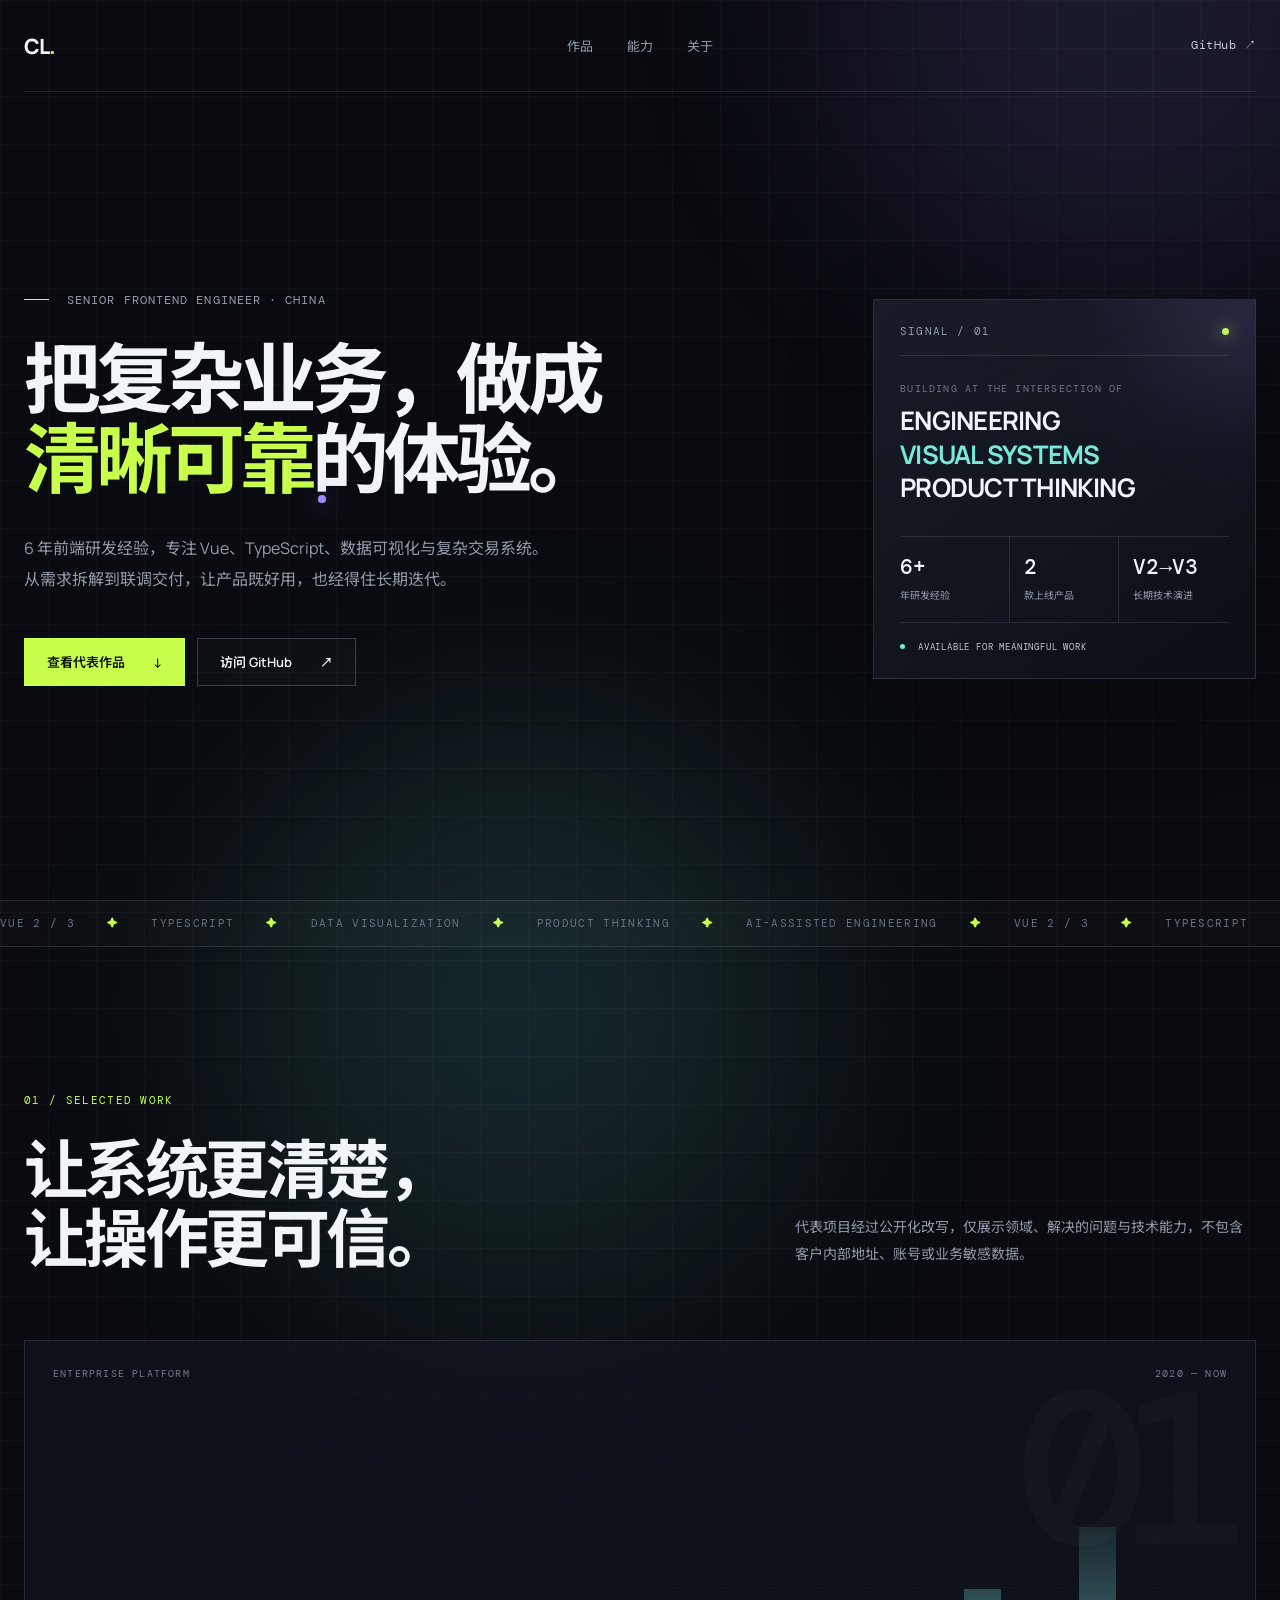
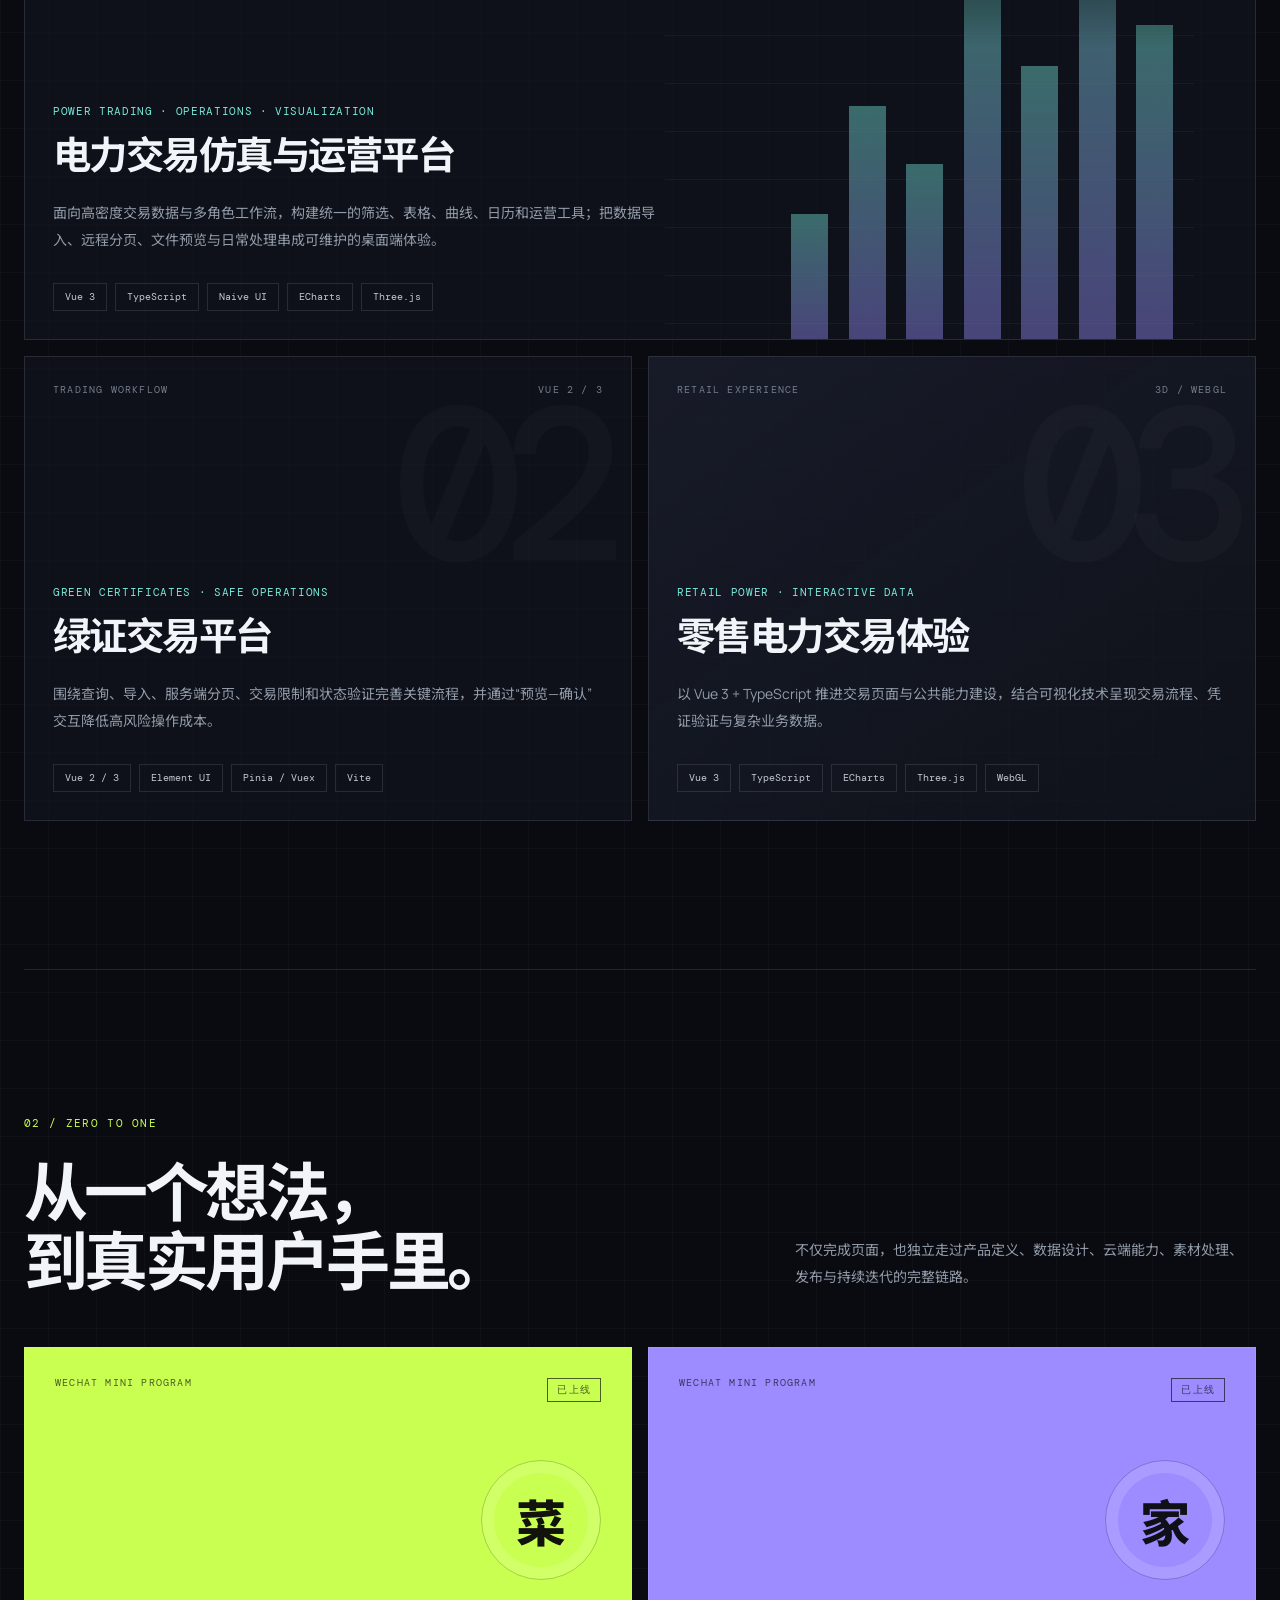
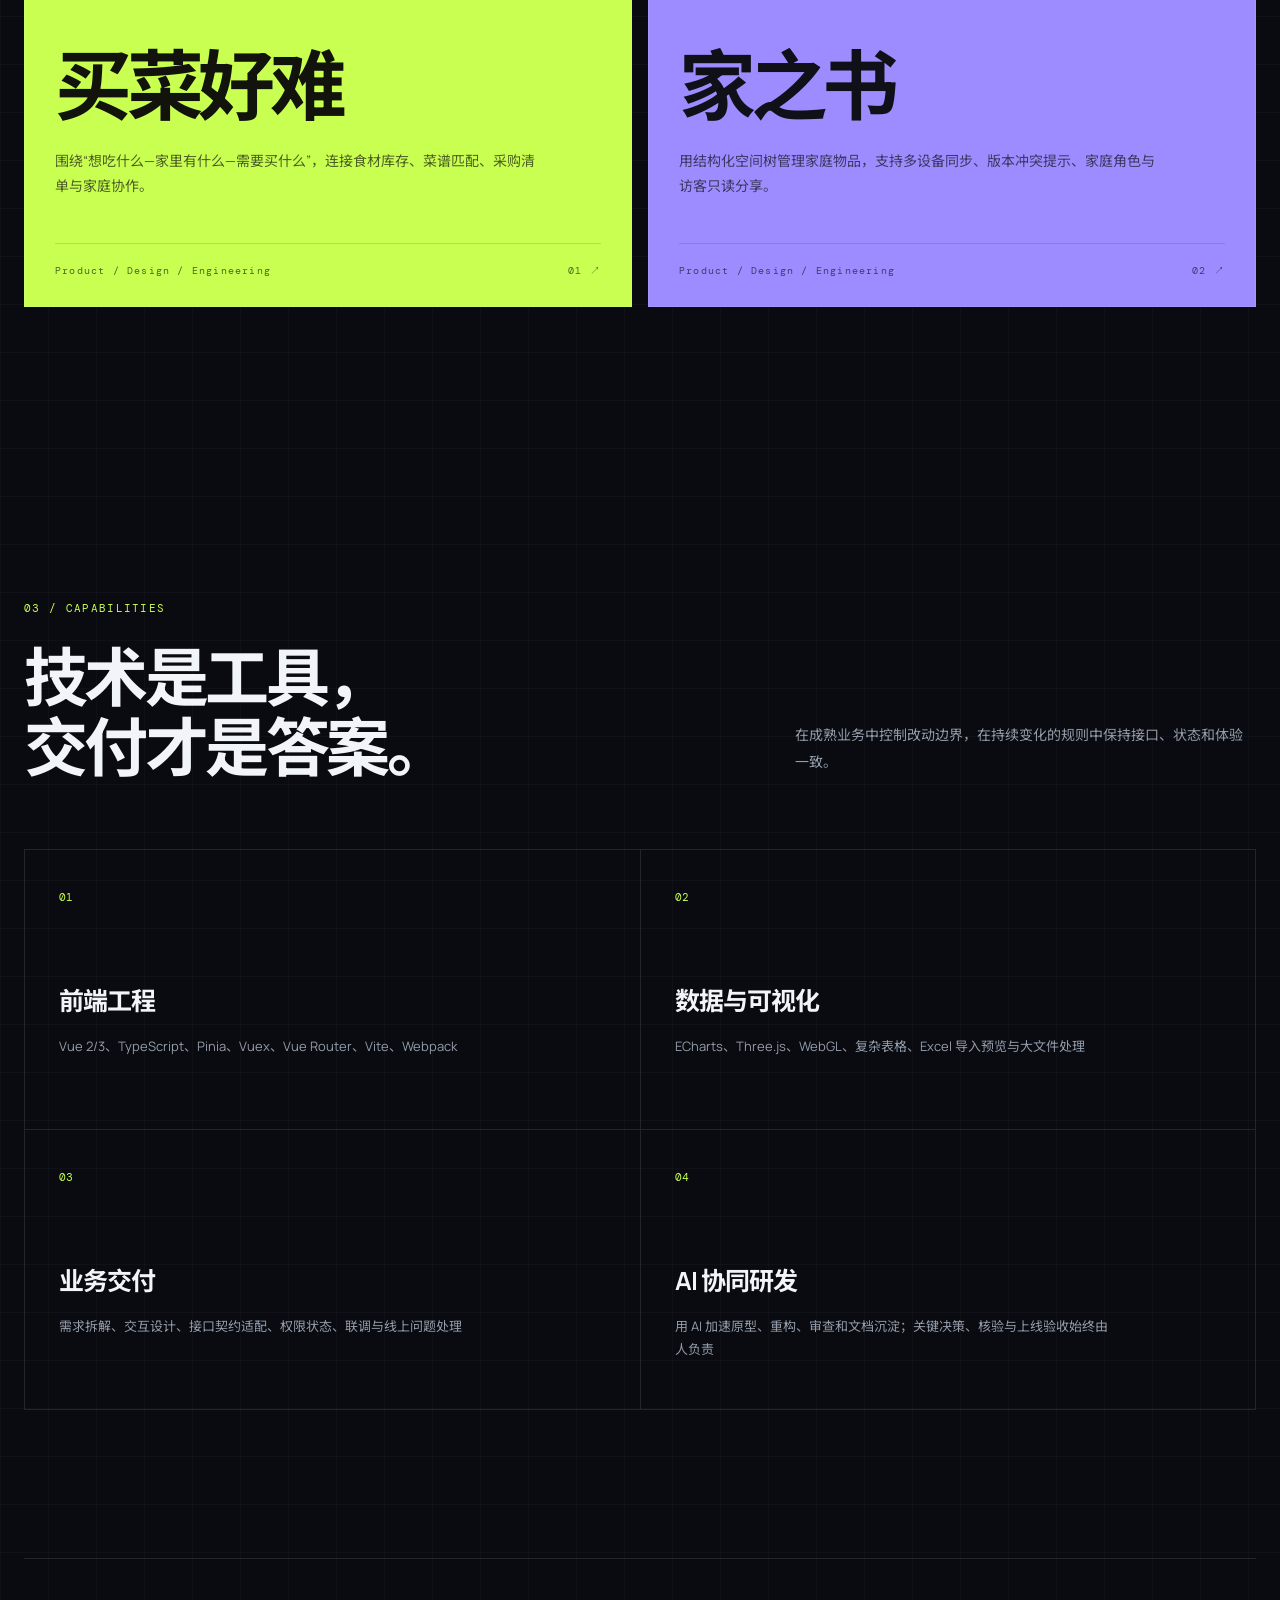
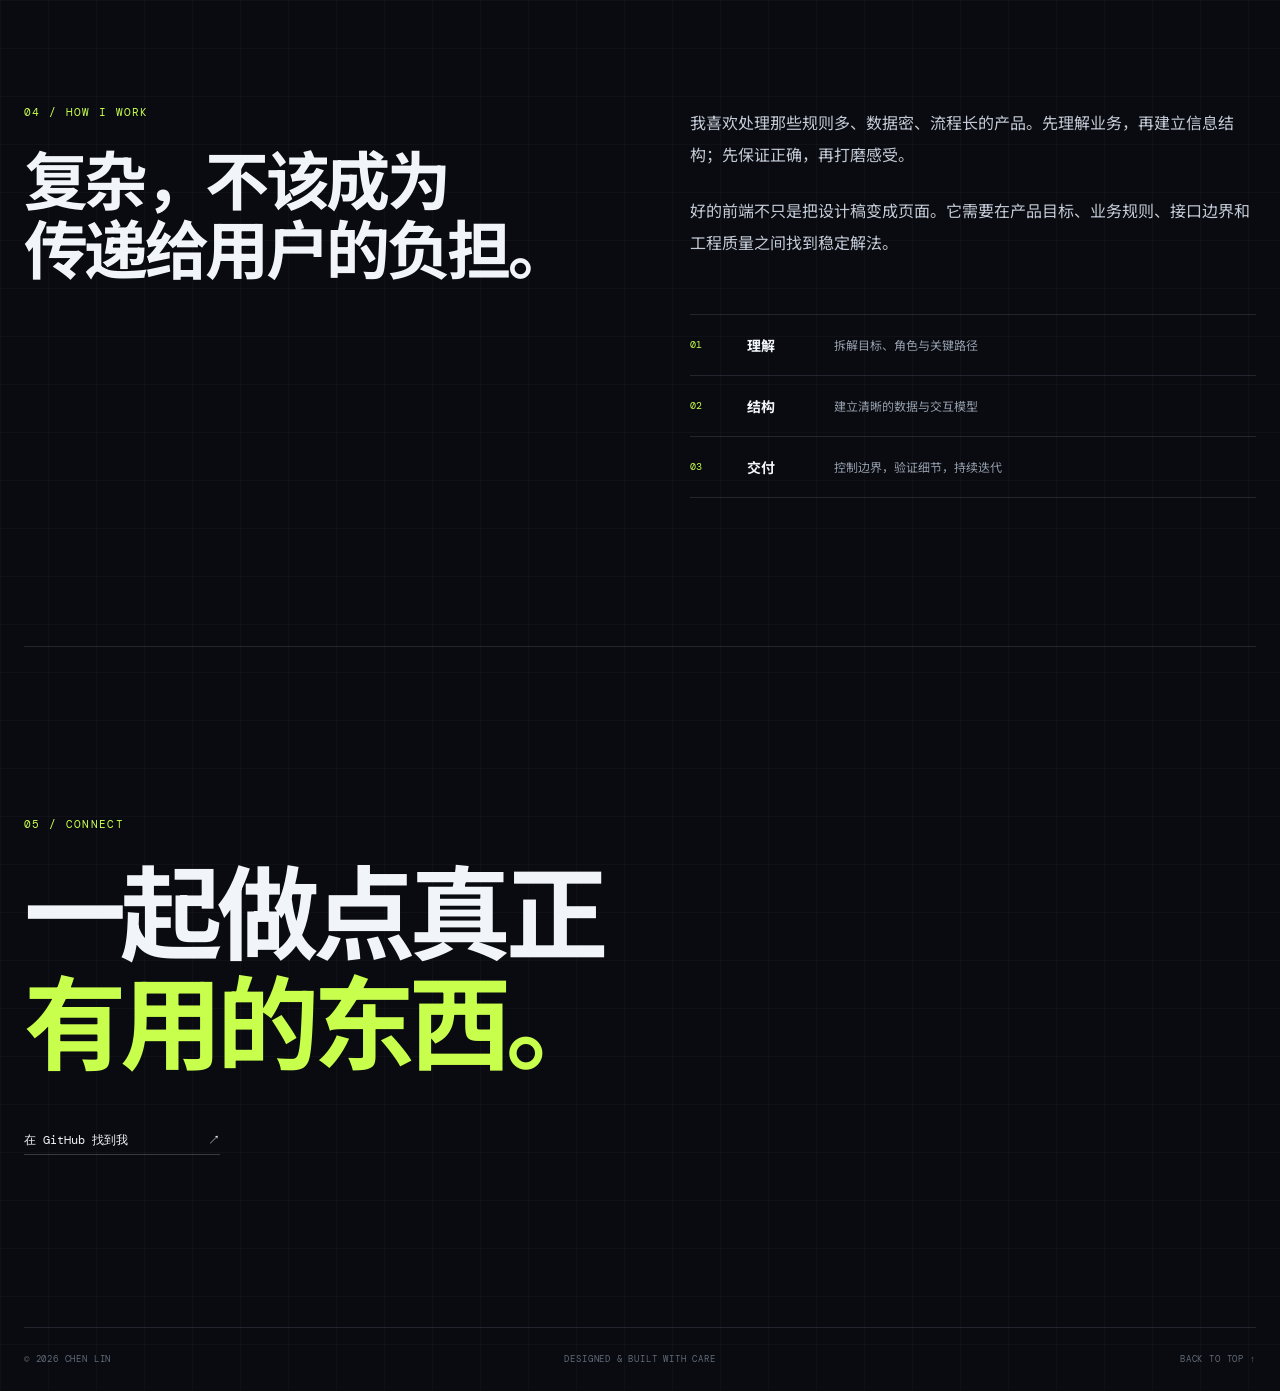
==== index.html @ 37e393f5 "feat: rebuild public portfolio and automate Pages deploy" ====
<!doctype html>
<html lang="zh-CN">
  <head>
    <meta charset="UTF-8" />
    <meta name="viewport" content="width=device-width, initial-scale=1.0" />
    <meta name="theme-color" content="#090b10" />
    <meta name="description" content="陈琳，高级前端工程师。专注 Vue、TypeScript、数据可视化与复杂业务系统体验。" />
    <meta property="og:title" content="陈琳 · 高级前端工程师" />
    <meta property="og:description" content="把复杂业务，做成清晰、可靠、可交付的产品体验。" />
    <meta property="og:type" content="website" />
    <meta property="og:url" content="https://dawnchen915.github.io/" />
    <meta property="og:image" content="https://dawnchen915.github.io/assets/og.png" />
    <meta property="og:image:width" content="1200" />
    <meta property="og:image:height" content="630" />
    <meta property="og:image:alt" content="把复杂业务，做成清晰体验。" />
    <meta name="twitter:card" content="summary_large_image" />
    <meta name="twitter:title" content="陈琳 · 高级前端工程师" />
    <meta name="twitter:description" content="把复杂业务，做成清晰、可靠、可交付的产品体验。" />
    <meta name="twitter:image" content="https://dawnchen915.github.io/assets/og.png" />
    <title>陈琳 · 高级前端工程师</title>
    <link rel="preconnect" href="https://fonts.googleapis.com" />
    <link rel="preconnect" href="https://fonts.gstatic.com" crossorigin />
    <link href="https://fonts.googleapis.com/css2?family=DM+Mono:wght@300;400;500&amp;family=Manrope:wght@400;500;600;700;800&amp;family=Noto+Sans+SC:wght@400;500;600;700;800&amp;display=swap" rel="stylesheet" />
    <link rel="stylesheet" href="./styles.css" />
  </head>
  <body>
    <div class="ambient ambient--one" aria-hidden="true"></div>
    <div class="ambient ambient--two" aria-hidden="true"></div>

    <header class="site-header">
      <a class="brand" href="#top" aria-label="返回首页">
        <span>CL</span><i>.</i>
      </a>
      <nav class="site-nav" aria-label="主导航">
        <a href="#work">作品</a>
        <a href="#capabilities">能力</a>
        <a href="#about">关于</a>
      </nav>
      <a class="header-link" href="https://github.com/dawnchen915" target="_blank" rel="noreferrer">GitHub ↗</a>
    </header>

    <main id="top">
      <section class="hero" aria-labelledby="hero-title">
        <div class="hero-copy">
          <p class="eyebrow"><span></span> Senior Frontend Engineer · China</p>
          <h1 id="hero-title">
            把复杂业务，做成<br />
            <em>清晰可靠</em>的体验。
          </h1>
          <p class="hero-intro">
            6 年前端研发经验，专注 Vue、TypeScript、数据可视化与复杂交易系统。<br />
            从需求拆解到联调交付，让产品既好用，也经得住长期迭代。
          </p>
          <div class="hero-actions">
            <a class="button button--primary" href="#work">查看代表作品 <span>↓</span></a>
            <a class="button button--ghost" href="https://github.com/dawnchen915" target="_blank" rel="noreferrer">访问 GitHub <span>↗</span></a>
          </div>
        </div>

        <aside class="signal-card" aria-label="个人概览">
          <div class="signal-card__top">
            <span>SIGNAL / 01</span>
            <i></i>
          </div>
          <p class="signal-card__label">BUILDING AT THE INTERSECTION OF</p>
          <div class="signal-card__focus">
            <span>ENGINEERING</span>
            <span>VISUAL SYSTEMS</span>
            <span>PRODUCT THINKING</span>
          </div>
          <div class="signal-card__metrics">
            <div><strong>6+</strong><span>年研发经验</span></div>
            <div><strong>2</strong><span>款上线产品</span></div>
            <div><strong>V2→V3</strong><span>长期技术演进</span></div>
          </div>
          <div class="signal-card__status"><i></i> AVAILABLE FOR MEANINGFUL WORK</div>
        </aside>
      </section>

      <div class="ticker" aria-hidden="true">
        <div class="ticker__track">
          <span>VUE 2 / 3</span><i>✦</i><span>TYPESCRIPT</span><i>✦</i><span>DATA VISUALIZATION</span><i>✦</i><span>PRODUCT THINKING</span><i>✦</i><span>AI-ASSISTED ENGINEERING</span><i>✦</i>
          <span>VUE 2 / 3</span><i>✦</i><span>TYPESCRIPT</span><i>✦</i><span>DATA VISUALIZATION</span><i>✦</i><span>PRODUCT THINKING</span><i>✦</i><span>AI-ASSISTED ENGINEERING</span><i>✦</i>
        </div>
      </div>

      <section class="section" id="work" aria-labelledby="work-title">
        <header class="section-heading reveal">
          <div>
            <p class="section-index">01 / SELECTED WORK</p>
            <h2 id="work-title">让系统更清楚，<br />让操作更可信。</h2>
          </div>
          <p>代表项目经过公开化改写，仅展示领域、解决的问题与技术能力，不包含客户内部地址、账号或业务敏感数据。</p>
        </header>

        <div class="work-grid">
          <article class="work-card work-card--hero reveal">
            <div class="work-card__meta"><span>ENTERPRISE PLATFORM</span><span>2020 — NOW</span></div>
            <div class="work-card__number">01</div>
            <div class="work-card__body">
              <p class="work-card__kicker">Power trading · Operations · Visualization</p>
              <h3>电力交易仿真与运营平台</h3>
              <p>面向高密度交易数据与多角色工作流，构建统一的筛选、表格、曲线、日历和运营工具；把数据导入、远程分页、文件预览与日常处理串成可维护的桌面端体验。</p>
              <ul class="tag-list" aria-label="技术栈">
                <li>Vue 3</li><li>TypeScript</li><li>Naive UI</li><li>ECharts</li><li>Three.js</li>
              </ul>
            </div>
            <div class="work-visual work-visual--chart" aria-hidden="true">
              <div class="chart-grid"></div>
              <span style="--h: 28%"></span><span style="--h: 52%"></span><span style="--h: 39%"></span><span style="--h: 78%"></span><span style="--h: 61%"></span><span style="--h: 92%"></span><span style="--h: 70%"></span>
              <i></i>
            </div>
          </article>

          <article class="work-card reveal">
            <div class="work-card__meta"><span>TRADING WORKFLOW</span><span>VUE 2 / 3</span></div>
            <div class="work-card__number">02</div>
            <div class="work-card__body">
              <p class="work-card__kicker">Green certificates · Safe operations</p>
              <h3>绿证交易平台</h3>
              <p>围绕查询、导入、服务端分页、交易限制和状态验证完善关键流程，并通过“预览—确认”交互降低高风险操作成本。</p>
              <ul class="tag-list" aria-label="技术栈">
                <li>Vue 2 / 3</li><li>Element UI</li><li>Pinia / Vuex</li><li>Vite</li>
              </ul>
            </div>
          </article>

          <article class="work-card work-card--accent reveal">
            <div class="work-card__meta"><span>RETAIL EXPERIENCE</span><span>3D / WEBGL</span></div>
            <div class="work-card__number">03</div>
            <div class="work-card__body">
              <p class="work-card__kicker">Retail power · Interactive data</p>
              <h3>零售电力交易体验</h3>
              <p>以 Vue 3 + TypeScript 推进交易页面与公共能力建设，结合可视化技术呈现交易流程、凭证验证与复杂业务数据。</p>
              <ul class="tag-list" aria-label="技术栈">
                <li>Vue 3</li><li>TypeScript</li><li>ECharts</li><li>Three.js</li><li>WebGL</li>
              </ul>
            </div>
          </article>
        </div>
      </section>

      <section class="section products" aria-labelledby="products-title">
        <header class="section-heading section-heading--compact reveal">
          <div>
            <p class="section-index">02 / ZERO TO ONE</p>
            <h2 id="products-title">从一个想法，<br />到真实用户手里。</h2>
          </div>
          <p>不仅完成页面，也独立走过产品定义、数据设计、云端能力、素材处理、发布与持续迭代的完整链路。</p>
        </header>

        <div class="product-grid">
          <article class="product-card product-card--lime reveal">
            <div class="product-card__top"><span>WECHAT MINI PROGRAM</span><strong>已上线</strong></div>
            <div class="product-card__glyph" aria-hidden="true">菜</div>
            <h3>买菜好难</h3>
            <p>围绕“想吃什么—家里有什么—需要买什么”，连接食材库存、菜谱匹配、采购清单与家庭协作。</p>
            <div class="product-card__footer"><span>Product / Design / Engineering</span><span>01 ↗</span></div>
          </article>
          <article class="product-card product-card--violet reveal">
            <div class="product-card__top"><span>WECHAT MINI PROGRAM</span><strong>已上线</strong></div>
            <div class="product-card__glyph" aria-hidden="true">家</div>
            <h3>家之书</h3>
            <p>用结构化空间树管理家庭物品，支持多设备同步、版本冲突提示、家庭角色与访客只读分享。</p>
            <div class="product-card__footer"><span>Product / Design / Engineering</span><span>02 ↗</span></div>
          </article>
        </div>
      </section>

      <section class="section" id="capabilities" aria-labelledby="capabilities-title">
        <header class="section-heading reveal">
          <div>
            <p class="section-index">03 / CAPABILITIES</p>
            <h2 id="capabilities-title">技术是工具，<br />交付才是答案。</h2>
          </div>
          <p>在成熟业务中控制改动边界，在持续变化的规则中保持接口、状态和体验一致。</p>
        </header>

        <div class="capability-grid">
          <article class="capability-card reveal">
            <span class="capability-card__index">01</span>
            <h3>前端工程</h3>
            <p>Vue 2/3、TypeScript、Pinia、Vuex、Vue Router、Vite、Webpack</p>
          </article>
          <article class="capability-card reveal">
            <span class="capability-card__index">02</span>
            <h3>数据与可视化</h3>
            <p>ECharts、Three.js、WebGL、复杂表格、Excel 导入预览与大文件处理</p>
          </article>
          <article class="capability-card reveal">
            <span class="capability-card__index">03</span>
            <h3>业务交付</h3>
            <p>需求拆解、交互设计、接口契约适配、权限状态、联调与线上问题处理</p>
          </article>
          <article class="capability-card reveal">
            <span class="capability-card__index">04</span>
            <h3>AI 协同研发</h3>
            <p>用 AI 加速原型、重构、审查和文档沉淀；关键决策、核验与上线验收始终由人负责</p>
          </article>
        </div>
      </section>

      <section class="section about" id="about" aria-labelledby="about-title">
        <div class="about-statement reveal">
          <p class="section-index">04 / HOW I WORK</p>
          <h2 id="about-title">复杂，不该成为<br />传递给用户的负担。</h2>
        </div>
        <div class="about-copy reveal">
          <p>我喜欢处理那些规则多、数据密、流程长的产品。先理解业务，再建立信息结构；先保证正确，再打磨感受。</p>
          <p>好的前端不只是把设计稿变成页面。它需要在产品目标、业务规则、接口边界和工程质量之间找到稳定解法。</p>
          <div class="process-list">
            <div><span>01</span><strong>理解</strong><p>拆解目标、角色与关键路径</p></div>
            <div><span>02</span><strong>结构</strong><p>建立清晰的数据与交互模型</p></div>
            <div><span>03</span><strong>交付</strong><p>控制边界，验证细节，持续迭代</p></div>
          </div>
        </div>
      </section>

      <section class="contact reveal" aria-labelledby="contact-title">
        <p class="section-index">05 / CONNECT</p>
        <h2 id="contact-title">一起做点真正<br /><em>有用的东西。</em></h2>
        <a href="https://github.com/dawnchen915" target="_blank" rel="noreferrer">在 GitHub 找到我 <span>↗</span></a>
      </section>
    </main>

    <footer class="site-footer">
      <span>© <span id="year">2026</span> CHEN LIN</span>
      <span>DESIGNED &amp; BUILT WITH CARE</span>
      <a href="#top">BACK TO TOP ↑</a>
    </footer>

    <script src="./script.js"></script>
  </body>
</html>
---- styles.css ----
:root {
  color-scheme: dark;
  --bg: #090b10;
  --surface: rgba(20, 24, 32, 0.74);
  --surface-solid: #141820;
  --line: rgba(219, 229, 255, 0.12);
  --line-strong: rgba(219, 229, 255, 0.22);
  --text: #f1f4f8;
  --muted: #939caa;
  --soft: #c3cad5;
  --lime: #c8ff4d;
  --cyan: #78e8db;
  --violet: #9b8cff;
  --max-width: 1240px;
}

* { box-sizing: border-box; }

html { scroll-behavior: smooth; }

body {
  margin: 0;
  min-width: 320px;
  overflow-x: hidden;
  background:
    linear-gradient(rgba(255,255,255,.025) 1px, transparent 1px),
    linear-gradient(90deg, rgba(255,255,255,.025) 1px, transparent 1px),
    var(--bg);
  background-size: 48px 48px;
  color: var(--text);
  font-family: "Manrope", "Noto Sans SC", system-ui, sans-serif;
}

::selection { background: var(--lime); color: #0d1108; }

a { color: inherit; text-decoration: none; }

.ambient {
  position: fixed;
  z-index: -1;
  width: 36rem;
  height: 36rem;
  border-radius: 50%;
  filter: blur(120px);
  opacity: .12;
  pointer-events: none;
}

.ambient--one { top: -18rem; right: -8rem; background: var(--violet); }
.ambient--two { bottom: -25rem; left: 18%; background: var(--cyan); }

.site-header {
  width: min(calc(100% - 48px), var(--max-width));
  height: 92px;
  margin: 0 auto;
  display: grid;
  grid-template-columns: 1fr auto 1fr;
  align-items: center;
  border-bottom: 1px solid var(--line);
}

.brand { width: max-content; font-weight: 800; font-size: 21px; letter-spacing: -.04em; }
.brand i { color: var(--lime); font-style: normal; }

.site-nav { display: flex; gap: 34px; color: var(--muted); font-size: 13px; }
.site-nav a, .header-link { transition: color .2s ease; }
.site-nav a:hover, .header-link:hover { color: var(--lime); }

.header-link {
  justify-self: end;
  font-family: "DM Mono", monospace;
  color: var(--soft);
  font-size: 12px;
  letter-spacing: .04em;
}

.hero {
  width: min(calc(100% - 48px), var(--max-width));
  min-height: calc(100vh - 92px);
  margin: 0 auto;
  padding: 82px 0 96px;
  display: grid;
  grid-template-columns: minmax(0, 1.34fr) minmax(340px, .66fr);
  gap: 72px;
  align-items: center;
}

.eyebrow {
  margin: 0 0 30px;
  color: var(--muted);
  font-family: "DM Mono", monospace;
  font-size: 12px;
  letter-spacing: .09em;
  text-transform: uppercase;
}

.eyebrow span {
  display: inline-block;
  width: 25px;
  height: 1px;
  margin: 0 10px 4px 0;
  background: var(--lime);
}

h1 {
  margin: 0;
  max-width: 780px;
  font-size: clamp(3.4rem, 6vw, 6.3rem);
  line-height: 1.04;
  letter-spacing: -.065em;
  font-weight: 700;
}

h1 em {
  position: relative;
  color: var(--lime);
  font-style: normal;
}

h1 em::after {
  content: "";
  position: absolute;
  right: -.18em;
  bottom: .1em;
  width: .1em;
  height: .1em;
  background: var(--violet);
  border-radius: 50%;
  box-shadow: 0 0 30px var(--violet);
}

.hero-intro {
  max-width: 650px;
  margin: 35px 0 0;
  color: var(--muted);
  font-size: 16px;
  line-height: 1.95;
}

.hero-actions { display: flex; gap: 12px; margin-top: 42px; }

.button {
  min-height: 48px;
  padding: 0 22px;
  display: inline-flex;
  align-items: center;
  justify-content: center;
  gap: 28px;
  border: 1px solid var(--line-strong);
  font-size: 13px;
  font-weight: 600;
  transition: transform .2s ease, border-color .2s ease, background .2s ease;
}

.button:hover { transform: translateY(-2px); border-color: var(--lime); }
.button--primary { background: var(--lime); border-color: var(--lime); color: #10130b; }
.button--primary:hover { background: #d7ff75; }
.button--ghost { background: rgba(255,255,255,.02); }

.signal-card {
  position: relative;
  padding: 26px;
  overflow: hidden;
  background: linear-gradient(145deg, rgba(26,31,42,.88), rgba(14,17,24,.72));
  border: 1px solid var(--line);
  box-shadow: 0 30px 80px rgba(0,0,0,.28);
  backdrop-filter: blur(18px);
}

.signal-card::after {
  content: "";
  position: absolute;
  top: -70px;
  right: -70px;
  width: 160px;
  height: 160px;
  background: var(--violet);
  border-radius: 50%;
  filter: blur(68px);
  opacity: .25;
}

.signal-card__top {
  display: flex;
  justify-content: space-between;
  align-items: center;
  padding-bottom: 18px;
  border-bottom: 1px solid var(--line);
  color: var(--muted);
  font: 11px/1 "DM Mono", monospace;
  letter-spacing: .11em;
}

.signal-card__top i { width: 7px; height: 7px; border-radius: 50%; background: var(--lime); box-shadow: 0 0 15px var(--lime); }
.signal-card__label { margin: 28px 0 14px; color: #6f7887; font: 10px/1 "DM Mono", monospace; letter-spacing: .12em; }
.signal-card__focus { display: grid; gap: 7px; font-size: clamp(1.4rem, 2vw, 1.8rem); line-height: 1.05; font-weight: 700; letter-spacing: -.03em; }
.signal-card__focus span:nth-child(2) { color: var(--cyan); }

.signal-card__metrics {
  margin-top: 34px;
  display: grid;
  grid-template-columns: repeat(3, 1fr);
  border-top: 1px solid var(--line);
  border-bottom: 1px solid var(--line);
}

.signal-card__metrics div { padding: 20px 10px 20px 0; border-right: 1px solid var(--line); }
.signal-card__metrics div:last-child { border-right: 0; padding-left: 14px; }
.signal-card__metrics div:nth-child(2) { padding-left: 14px; }
.signal-card__metrics strong { display: block; font: 500 21px/1 "DM Mono", monospace; }
.signal-card__metrics span { display: block; margin-top: 9px; color: var(--muted); font-size: 10px; }

.signal-card__status { margin-top: 20px; color: var(--soft); font: 9px/1 "DM Mono", monospace; letter-spacing: .09em; }
.signal-card__status i { display: inline-block; width: 5px; height: 5px; margin: 0 7px 1px 0; border-radius: 50%; background: var(--cyan); }

.ticker {
  overflow: hidden;
  padding: 17px 0;
  border-top: 1px solid var(--line);
  border-bottom: 1px solid var(--line);
  background: rgba(255,255,255,.018);
}

.ticker__track {
  width: max-content;
  display: flex;
  align-items: center;
  gap: 32px;
  color: #697383;
  font: 11px/1 "DM Mono", monospace;
  letter-spacing: .12em;
  animation: ticker 28s linear infinite;
}

.ticker__track i { color: var(--lime); font-style: normal; }

@keyframes ticker { to { transform: translateX(-50%); } }

.section {
  width: min(calc(100% - 48px), var(--max-width));
  margin: 0 auto;
  padding: 148px 0;
  border-bottom: 1px solid var(--line);
}

.section-heading {
  margin-bottom: 68px;
  display: grid;
  grid-template-columns: 1.2fr .8fr;
  gap: 80px;
  align-items: end;
}

.section-index {
  margin: 0 0 28px;
  color: var(--lime);
  font: 11px/1 "DM Mono", monospace;
  letter-spacing: .12em;
}

.section-heading h2, .about h2, .contact h2 {
  margin: 0;
  font-size: clamp(2.8rem, 5vw, 5.35rem);
  line-height: 1.08;
  letter-spacing: -.055em;
}

.section-heading > p {
  max-width: 470px;
  margin: 0 0 5px;
  color: var(--muted);
  font-size: 14px;
  line-height: 1.9;
}

.work-grid {
  display: grid;
  grid-template-columns: repeat(2, 1fr);
  gap: 16px;
}

.work-card {
  position: relative;
  min-height: 465px;
  padding: 28px;
  overflow: hidden;
  display: flex;
  flex-direction: column;
  justify-content: space-between;
  background: rgba(18,22,30,.68);
  border: 1px solid var(--line);
  transition: border-color .3s ease, transform .3s ease, background .3s ease;
}

.work-card:hover { transform: translateY(-4px); border-color: var(--line-strong); background: rgba(22,27,36,.9); }
.work-card--hero { min-height: 600px; grid-column: 1 / -1; }
.work-card--accent { background: linear-gradient(145deg, rgba(25,29,43,.9), rgba(18,21,30,.7)); }

.work-card__meta, .product-card__top, .product-card__footer {
  position: relative;
  z-index: 1;
  display: flex;
  justify-content: space-between;
  color: #737d8d;
  font: 10px/1 "DM Mono", monospace;
  letter-spacing: .12em;
}

.work-card__number {
  position: absolute;
  top: 42px;
  right: 28px;
  color: rgba(255,255,255,.025);
  font: 500 clamp(8rem, 17vw, 15rem)/.8 "DM Mono", monospace;
  letter-spacing: -.12em;
}

.work-card__body { position: relative; z-index: 2; max-width: 700px; }
.work-card__kicker { margin: 0 0 14px; color: var(--cyan); font: 11px/1.4 "DM Mono", monospace; letter-spacing: .06em; text-transform: uppercase; }
.work-card h3 { margin: 0; font-size: clamp(1.8rem, 3vw, 3.35rem); line-height: 1.1; letter-spacing: -.04em; }
.work-card__body > p:not(.work-card__kicker) { max-width: 610px; margin: 24px 0 0; color: var(--muted); font-size: 14px; line-height: 1.9; }

.tag-list { margin: 30px 0 0; padding: 0; display: flex; flex-wrap: wrap; gap: 8px; list-style: none; }
.tag-list li { padding: 8px 11px; border: 1px solid var(--line); color: var(--soft); font: 10px/1 "DM Mono", monospace; }

.work-visual--chart {
  position: absolute;
  right: 5%;
  bottom: 0;
  width: 43%;
  height: 75%;
  display: flex;
  justify-content: flex-end;
  align-items: end;
  gap: clamp(10px, 1.6vw, 25px);
  opacity: .42;
  -webkit-mask-image: linear-gradient(to bottom, transparent, #000 35%);
  mask-image: linear-gradient(to bottom, transparent, #000 35%);
}

.work-visual--chart span { width: 7%; height: var(--h); background: linear-gradient(to top, var(--violet), var(--cyan)); }
.chart-grid { position: absolute; inset: 0; background: repeating-linear-gradient(to bottom, var(--line), var(--line) 1px, transparent 1px, transparent 48px); }

.products { border-bottom: 0; }
.section-heading--compact { margin-bottom: 52px; }
.product-grid { display: grid; grid-template-columns: repeat(2, 1fr); gap: 16px; }
.product-card { position: relative; min-height: 560px; padding: 30px; overflow: hidden; display: flex; flex-direction: column; border: 1px solid var(--line); }
.product-card--lime { background: #c9ff51; color: #11130c; }
.product-card--violet { background: #9c8cff; color: #101018; }
.product-card__top { color: currentColor; opacity: .68; }
.product-card__top strong { padding: 6px 9px; border: 1px solid currentColor; font-weight: 500; }
.product-card__glyph { margin: 58px 0 auto; align-self: end; width: 120px; height: 120px; display: grid; place-items: center; border: 1px solid rgba(0,0,0,.18); border-radius: 50%; font-size: 50px; font-weight: 800; box-shadow: inset 0 0 0 12px rgba(255,255,255,.13); }
.product-card h3 { margin: 0; font-size: clamp(3rem, 6vw, 6.7rem); line-height: .95; letter-spacing: -.07em; }
.product-card > p { max-width: 480px; margin: 26px 0 45px; font-size: 14px; line-height: 1.8; opacity: .68; }
.product-card__footer { padding-top: 22px; border-top: 1px solid rgba(0,0,0,.18); color: currentColor; opacity: .65; }

.capability-grid { display: grid; grid-template-columns: repeat(2, 1fr); border-top: 1px solid var(--line); border-left: 1px solid var(--line); }
.capability-card { min-height: 280px; padding: 34px; border-right: 1px solid var(--line); border-bottom: 1px solid var(--line); transition: background .25s ease; }
.capability-card:hover { background: rgba(255,255,255,.025); }
.capability-card__index { color: var(--lime); font: 11px/1 "DM Mono", monospace; }
.capability-card h3 { margin: 75px 0 17px; font-size: 25px; letter-spacing: -.035em; }
.capability-card p { max-width: 440px; margin: 0; color: var(--muted); font-size: 13px; line-height: 1.8; }

.about { display: grid; grid-template-columns: 1fr 1fr; gap: 100px; }
.about-copy > p { margin: 0 0 24px; color: var(--soft); font-size: 16px; line-height: 2; }
.process-list { margin-top: 55px; border-top: 1px solid var(--line); }
.process-list > div { padding: 20px 0; display: grid; grid-template-columns: 45px 75px 1fr; gap: 12px; align-items: center; border-bottom: 1px solid var(--line); }
.process-list span { color: var(--lime); font: 10px/1 "DM Mono", monospace; }
.process-list strong { font-size: 14px; }
.process-list p { margin: 0; color: var(--muted); font-size: 12px; }

.contact {
  width: min(calc(100% - 48px), var(--max-width));
  min-height: 680px;
  margin: 0 auto;
  padding: 150px 0;
  display: flex;
  flex-direction: column;
  align-items: flex-start;
  justify-content: center;
}

.contact h2 { font-size: clamp(3.5rem, 8vw, 8.4rem); }
.contact h2 em { color: var(--lime); font-style: normal; }
.contact > a { margin-top: 55px; padding-bottom: 8px; display: flex; gap: 80px; border-bottom: 1px solid var(--line-strong); font: 12px/1 "DM Mono", monospace; transition: color .2s ease, border-color .2s ease; }
.contact > a:hover { color: var(--lime); border-color: var(--lime); }

.site-footer {
  width: min(calc(100% - 48px), var(--max-width));
  margin: 0 auto;
  padding: 27px 0;
  display: grid;
  grid-template-columns: repeat(3, 1fr);
  border-top: 1px solid var(--line);
  color: #626b79;
  font: 9px/1 "DM Mono", monospace;
  letter-spacing: .09em;
}

.site-footer span:nth-child(2) { text-align: center; }
.site-footer a { justify-self: end; }

.reveal { opacity: 0; transform: translateY(22px); transition: opacity .75s ease, transform .75s cubic-bezier(.2,.8,.2,1); }
.reveal.is-visible { opacity: 1; transform: translateY(0); }

@media (max-width: 900px) {
  .site-header { grid-template-columns: 1fr auto; }
  .site-nav { display: none; }
  .hero { min-height: auto; grid-template-columns: 1fr; padding-top: 64px; }
  .signal-card { max-width: 520px; }
  .section-heading, .about { grid-template-columns: 1fr; gap: 38px; }
  .work-visual--chart { width: 55%; opacity: .24; }
}

@media (max-width: 560px) {
  .site-header, .hero { width: min(calc(100% - 32px), var(--max-width)); }
  .site-header { height: 74px; }
  .hero { padding: 54px 0 72px; gap: 50px; }
  h1 { font-size: clamp(2.85rem, 13vw, 4rem); }
  .hero-intro br { display: none; }
  .hero-actions { align-items: stretch; flex-direction: column; }
  .button { justify-content: space-between; }
  .signal-card__metrics { grid-template-columns: 1fr; }
  .signal-card__metrics div, .signal-card__metrics div:nth-child(2), .signal-card__metrics div:last-child { padding: 16px 0; border-right: 0; border-bottom: 1px solid var(--line); }
  .signal-card__metrics div:last-child { border-bottom: 0; }
  .section, .contact, .site-footer { width: min(calc(100% - 32px), var(--max-width)); }
  .section { padding: 95px 0; }
  .section-heading { margin-bottom: 45px; }
  .section-heading h2, .about h2, .contact h2 { font-size: clamp(2.65rem, 12vw, 4rem); }
  .work-grid, .product-grid, .capability-grid { grid-template-columns: 1fr; }
  .work-card, .work-card--hero { min-height: 510px; grid-column: auto; }
  .work-visual--chart { width: 80%; }
  .product-card { min-height: 500px; padding: 24px; }
  .product-card__glyph { margin-top: 45px; width: 90px; height: 90px; font-size: 38px; }
  .product-card h3 { font-size: 3.5rem; }
  .capability-card { min-height: 230px; padding: 26px; }
  .capability-card h3 { margin-top: 55px; }
  .about { gap: 50px; }
  .process-list > div { grid-template-columns: 32px 58px 1fr; }
  .contact { min-height: 560px; }
  .contact > a { width: 100%; justify-content: space-between; gap: 12px; }
  .site-footer { grid-template-columns: 1fr 1fr; gap: 18px; }
  .site-footer span:nth-child(2) { display: none; }
}

@media (prefers-reduced-motion: reduce) {
  html { scroll-behavior: auto; }
  .ticker__track { animation: none; }
  .reveal { opacity: 1; transform: none; transition: none; }
}
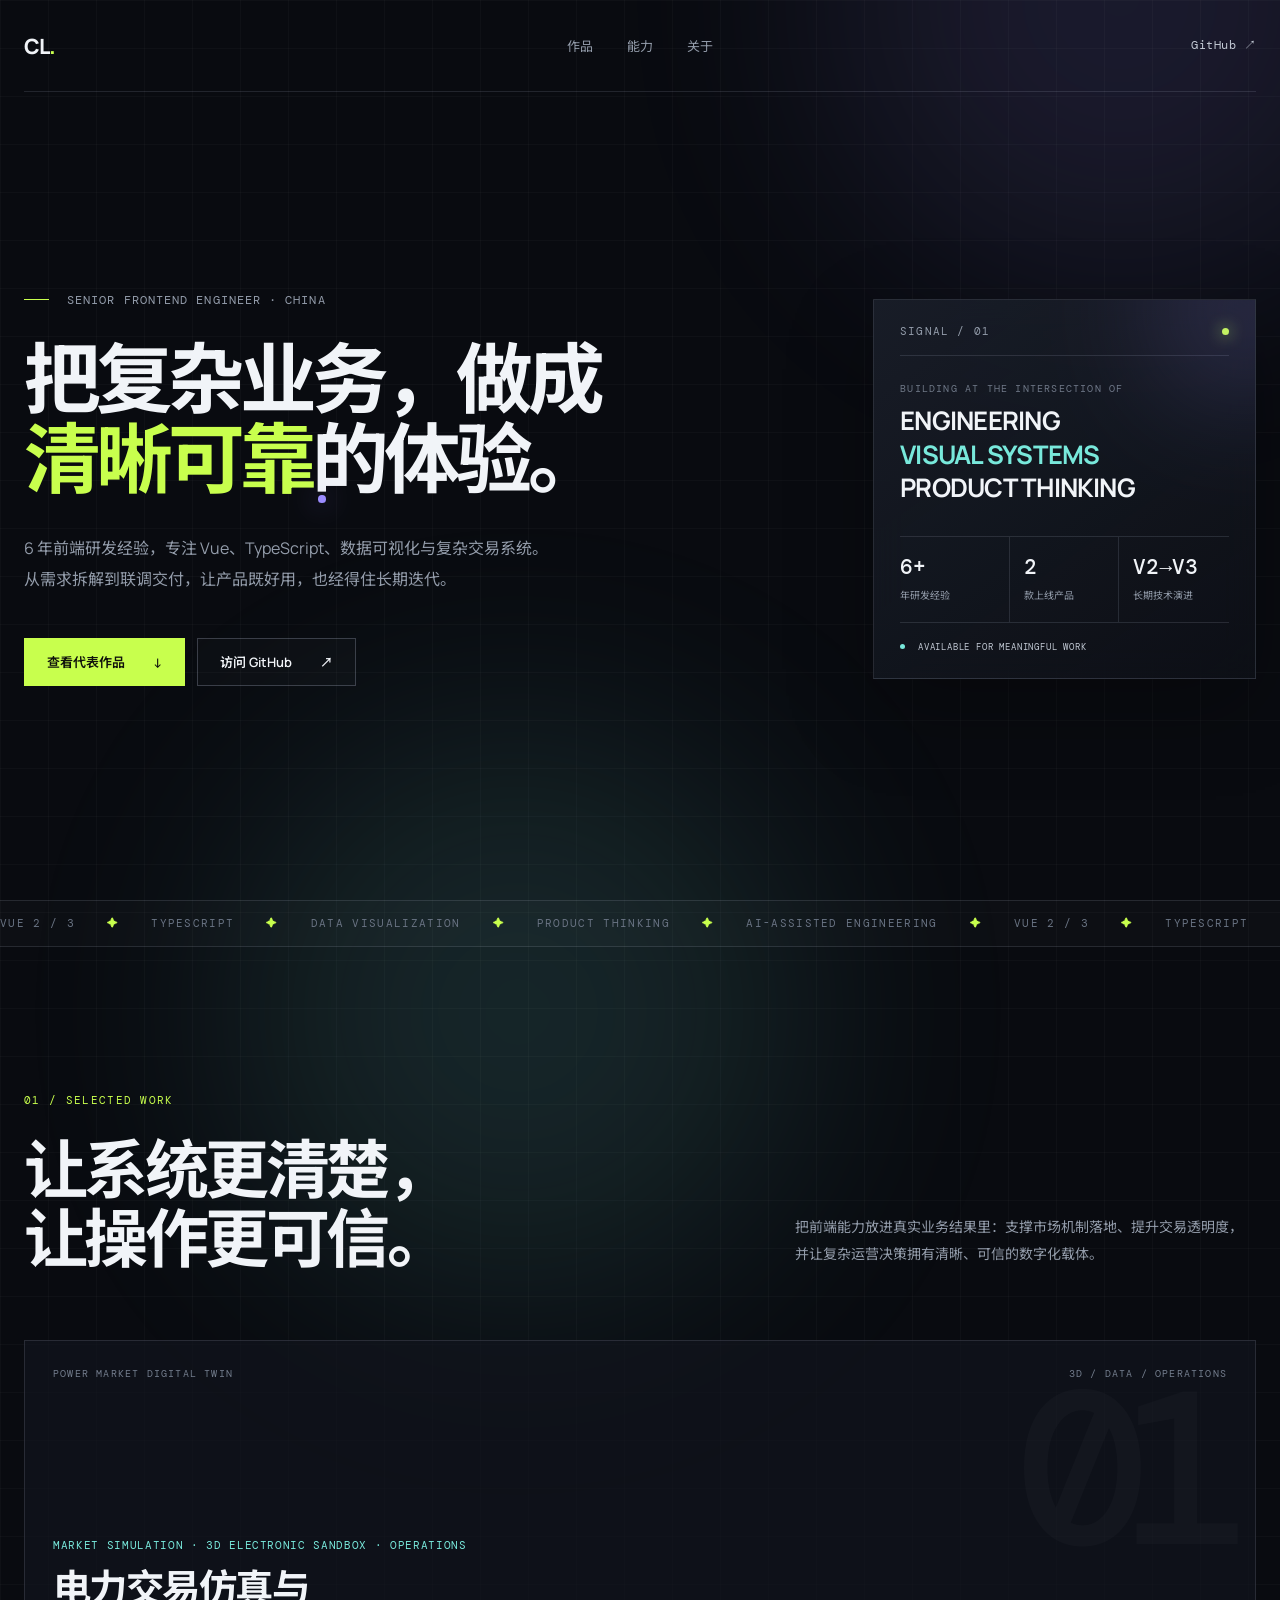
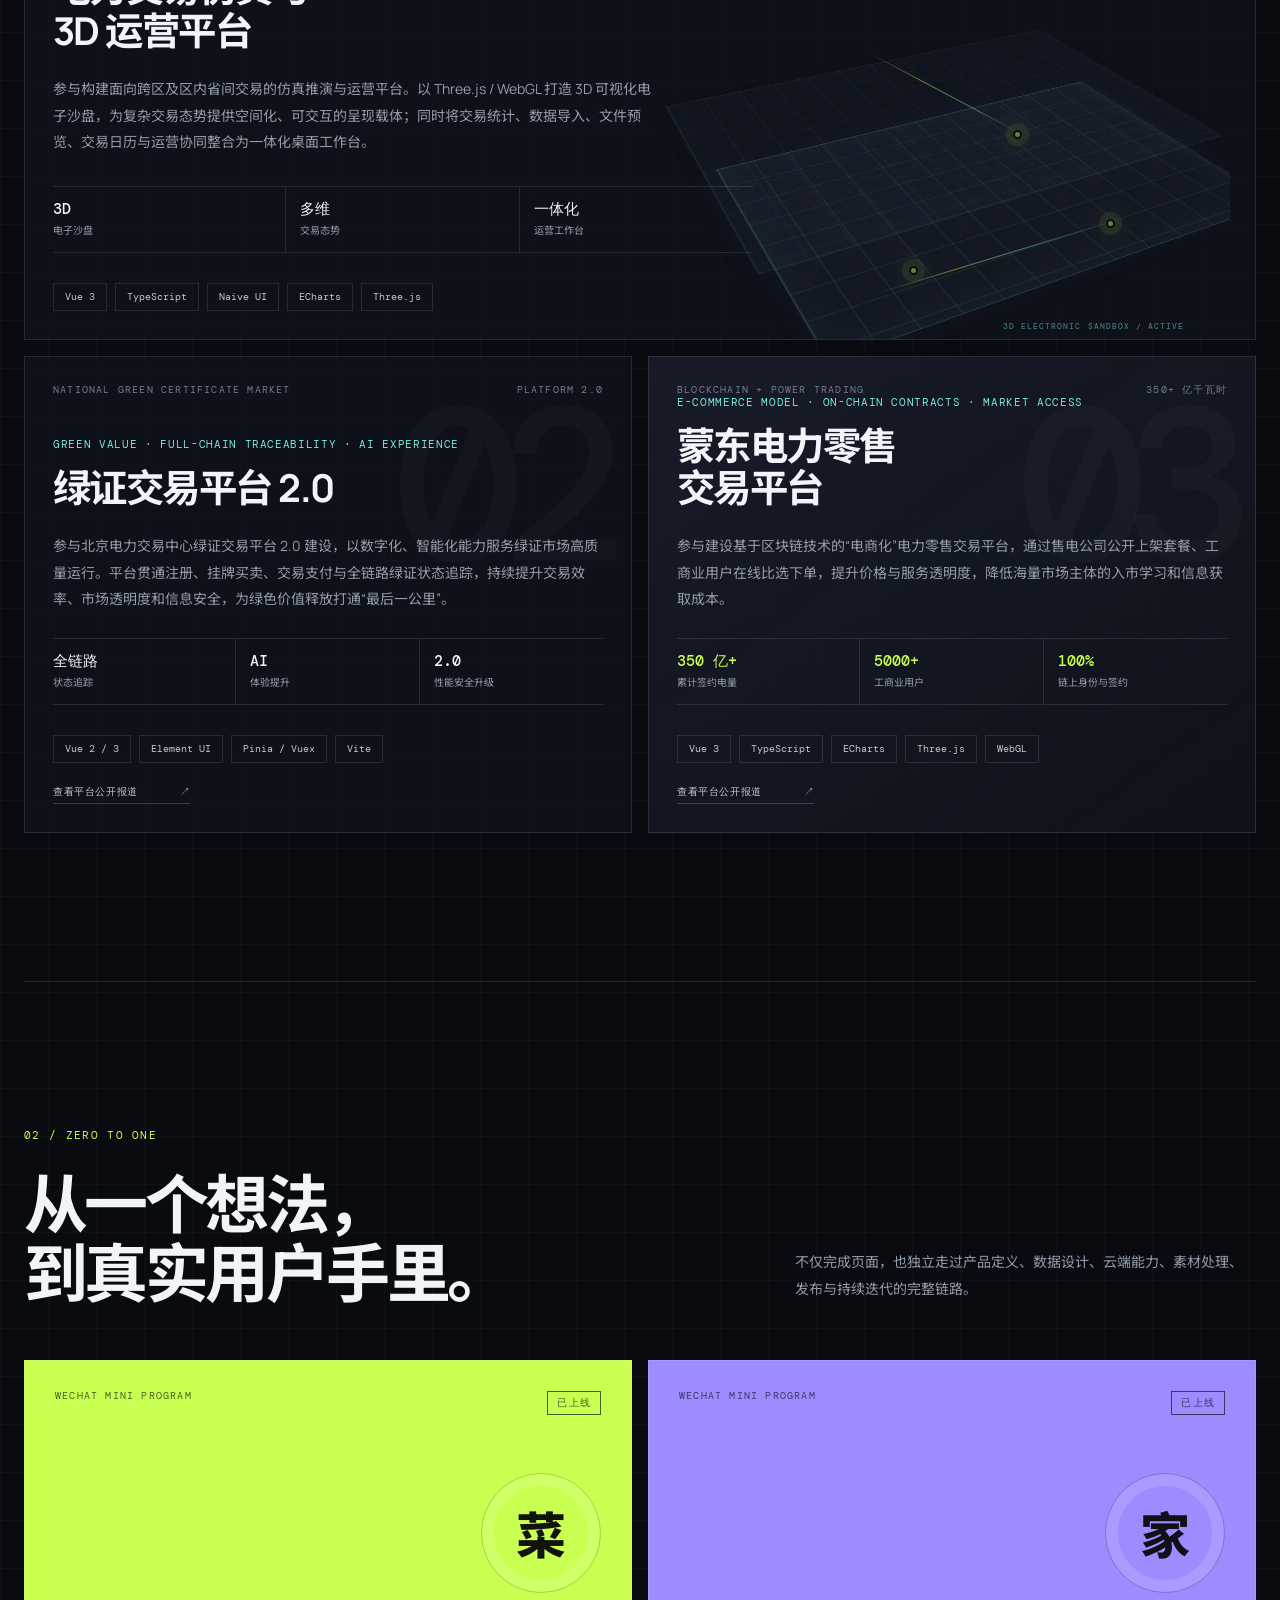
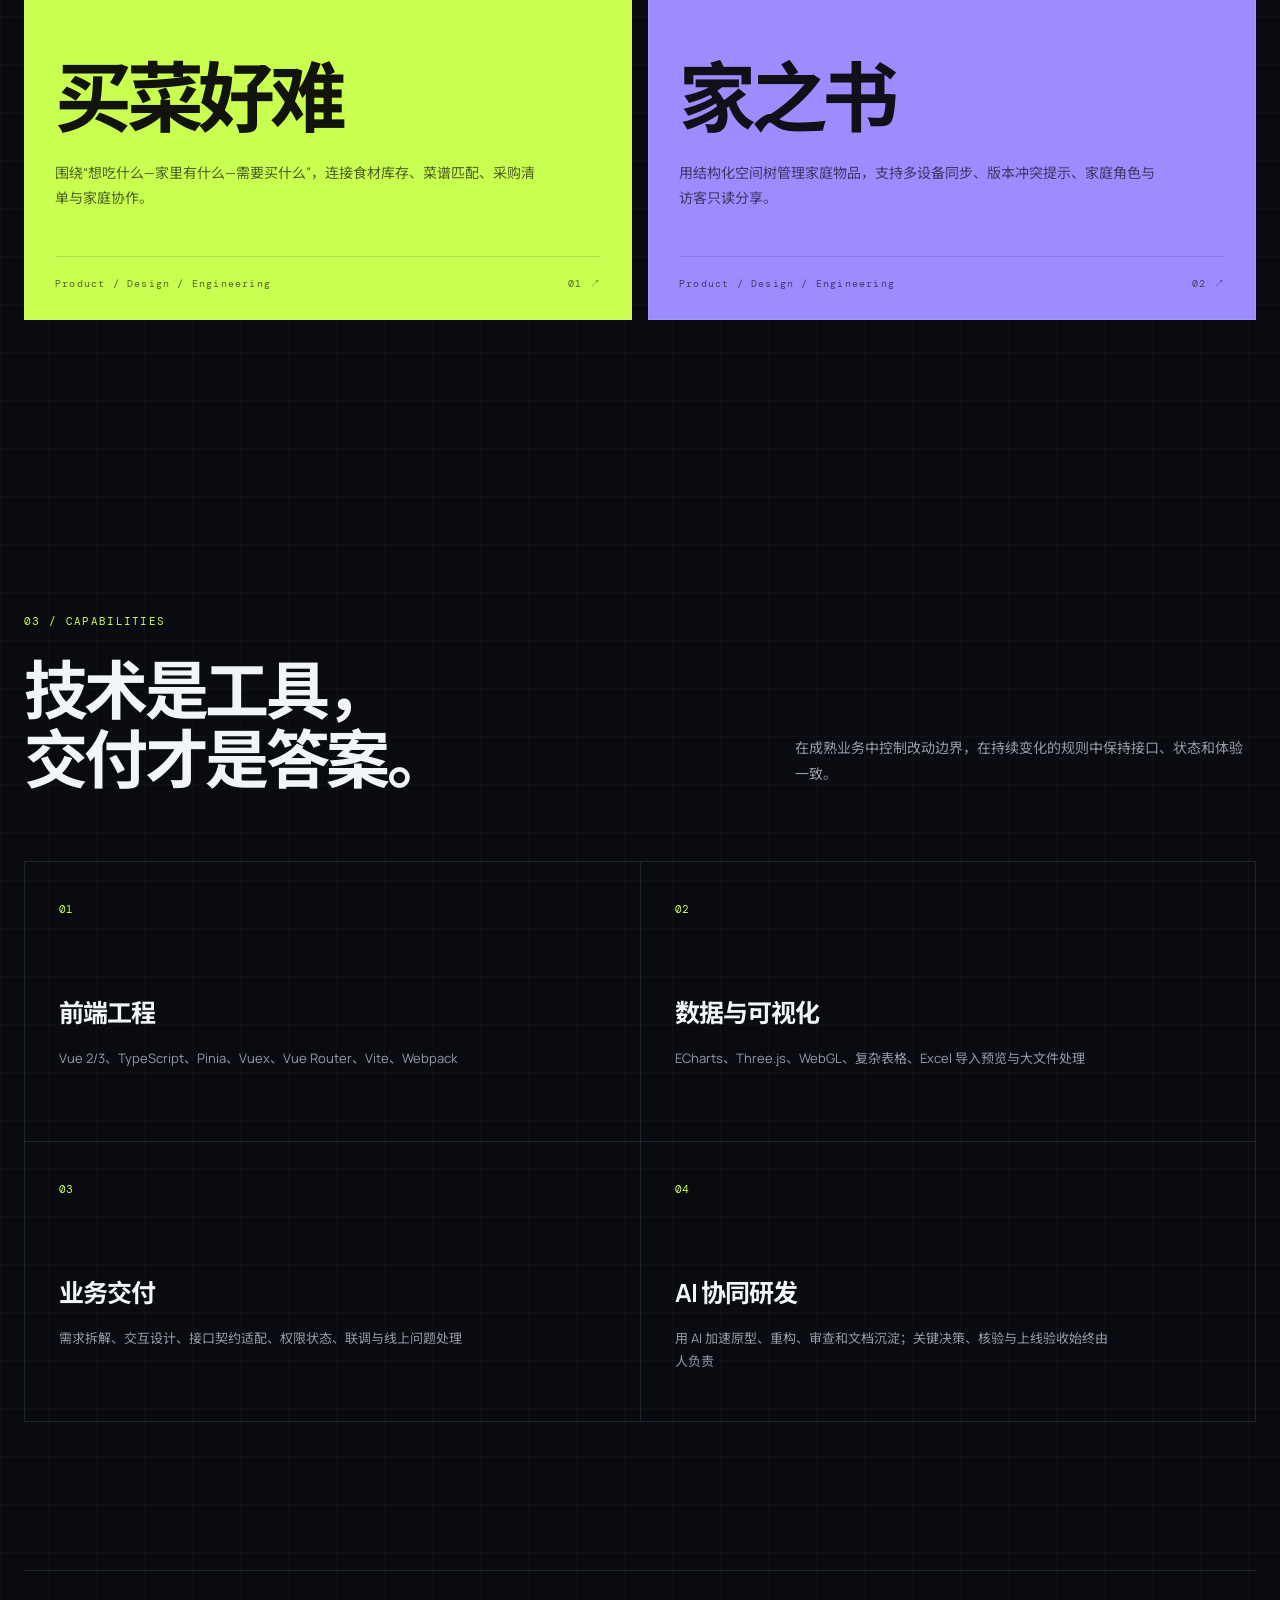
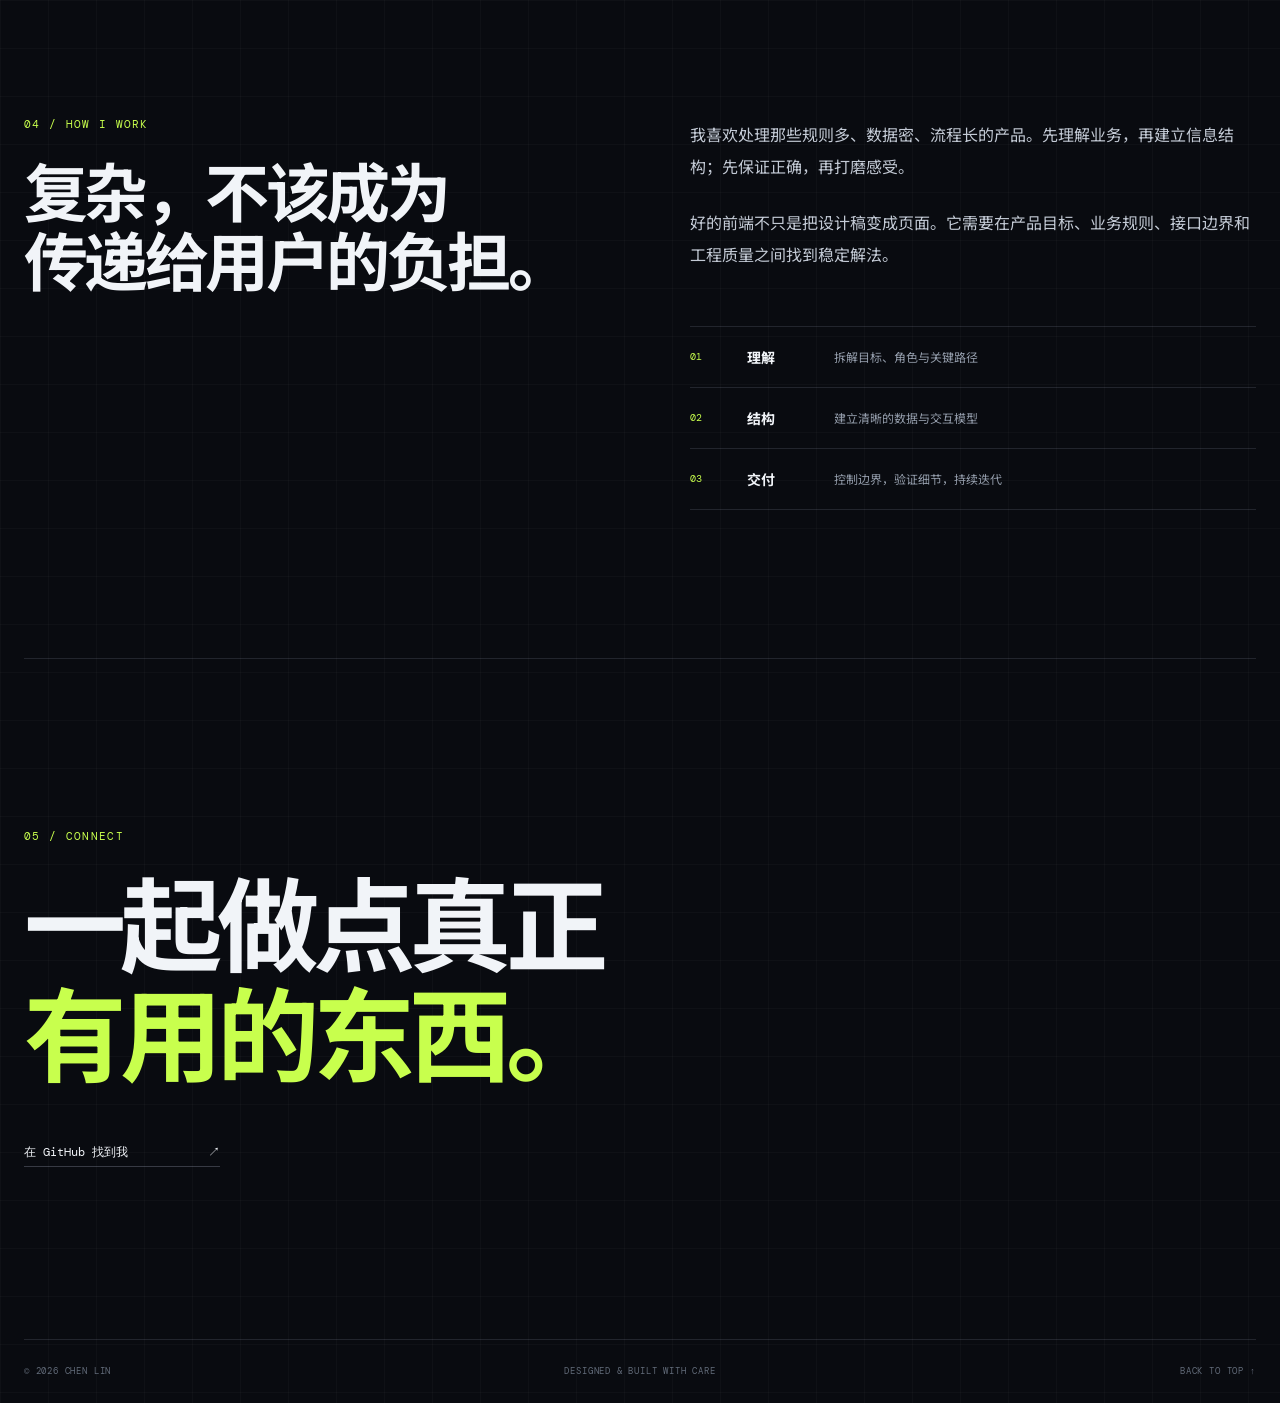
==== commit c23af6a3: "content: elevate platform impact stories" ====
--- a/index.html
+++ b/index.html
@@ -4,7 +4,7 @@
     <meta charset="UTF-8" />
     <meta name="viewport" content="width=device-width, initial-scale=1.0" />
     <meta name="theme-color" content="#090b10" />
-    <meta name="description" content="陈琳，高级前端工程师。专注 Vue、TypeScript、数据可视化与复杂业务系统体验。" />
+    <meta name="description" content="陈琳，高级前端工程师。专注电力交易数字化、Vue、TypeScript、3D 可视化与复杂业务系统体验。" />
     <meta property="og:title" content="陈琳 · 高级前端工程师" />
     <meta property="og:description" content="把复杂业务，做成清晰、可靠、可交付的产品体验。" />
     <meta property="og:type" content="website" />
@@ -17,6 +17,7 @@
     <meta name="twitter:title" content="陈琳 · 高级前端工程师" />
     <meta name="twitter:description" content="把复杂业务，做成清晰、可靠、可交付的产品体验。" />
     <meta name="twitter:image" content="https://dawnchen915.github.io/assets/og.png" />
+    <link rel="icon" type="image/png" href="./assets/favicon.png" />
     <title>陈琳 · 高级前端工程师</title>
     <link rel="preconnect" href="https://fonts.googleapis.com" />
     <link rel="preconnect" href="https://fonts.gstatic.com" crossorigin />
@@ -90,51 +91,73 @@
             <p class="section-index">01 / SELECTED WORK</p>
             <h2 id="work-title">让系统更清楚，<br />让操作更可信。</h2>
           </div>
-          <p>代表项目经过公开化改写，仅展示领域、解决的问题与技术能力，不包含客户内部地址、账号或业务敏感数据。</p>
+          <p>把前端能力放进真实业务结果里：支撑市场机制落地、提升交易透明度，并让复杂运营决策拥有清晰、可信的数字化载体。</p>
         </header>
 
         <div class="work-grid">
           <article class="work-card work-card--hero reveal">
-            <div class="work-card__meta"><span>ENTERPRISE PLATFORM</span><span>2020 — NOW</span></div>
+            <div class="work-card__meta"><span>POWER MARKET DIGITAL TWIN</span><span>3D / DATA / OPERATIONS</span></div>
             <div class="work-card__number">01</div>
             <div class="work-card__body">
-              <p class="work-card__kicker">Power trading · Operations · Visualization</p>
-              <h3>电力交易仿真与运营平台</h3>
-              <p>面向高密度交易数据与多角色工作流，构建统一的筛选、表格、曲线、日历和运营工具；把数据导入、远程分页、文件预览与日常处理串成可维护的桌面端体验。</p>
+              <p class="work-card__kicker">Market simulation · 3D electronic sandbox · Operations</p>
+              <h3>电力交易仿真与<br />3D 运营平台</h3>
+              <p>参与构建面向跨区及区内省间交易的仿真推演与运营平台。以 Three.js / WebGL 打造 3D 可视化电子沙盘，为复杂交易态势提供空间化、可交互的呈现载体；同时将交易统计、数据导入、文件预览、交易日历与运营协同整合为一体化桌面工作台。</p>
+              <div class="impact-strip" aria-label="项目亮点">
+                <span><strong>3D</strong>电子沙盘</span>
+                <span><strong>多维</strong>交易态势</span>
+                <span><strong>一体化</strong>运营工作台</span>
+              </div>
               <ul class="tag-list" aria-label="技术栈">
                 <li>Vue 3</li><li>TypeScript</li><li>Naive UI</li><li>ECharts</li><li>Three.js</li>
               </ul>
             </div>
-            <div class="work-visual work-visual--chart" aria-hidden="true">
-              <div class="chart-grid"></div>
-              <span style="--h: 28%"></span><span style="--h: 52%"></span><span style="--h: 39%"></span><span style="--h: 78%"></span><span style="--h: 61%"></span><span style="--h: 92%"></span><span style="--h: 70%"></span>
-              <i></i>
+            <div class="work-visual work-visual--sandbox" aria-hidden="true">
+              <div class="sandbox-plane sandbox-plane--back"></div>
+              <div class="sandbox-plane sandbox-plane--front"></div>
+              <i class="sandbox-node sandbox-node--a"></i>
+              <i class="sandbox-node sandbox-node--b"></i>
+              <i class="sandbox-node sandbox-node--c"></i>
+              <span class="sandbox-flow sandbox-flow--a"></span>
+              <span class="sandbox-flow sandbox-flow--b"></span>
+              <b>3D ELECTRONIC SANDBOX / ACTIVE</b>
             </div>
           </article>
 
           <article class="work-card reveal">
-            <div class="work-card__meta"><span>TRADING WORKFLOW</span><span>VUE 2 / 3</span></div>
+            <div class="work-card__meta"><span>NATIONAL GREEN CERTIFICATE MARKET</span><span>PLATFORM 2.0</span></div>
             <div class="work-card__number">02</div>
             <div class="work-card__body">
-              <p class="work-card__kicker">Green certificates · Safe operations</p>
-              <h3>绿证交易平台</h3>
-              <p>围绕查询、导入、服务端分页、交易限制和状态验证完善关键流程，并通过“预览—确认”交互降低高风险操作成本。</p>
+              <p class="work-card__kicker">Green value · Full-chain traceability · AI experience</p>
+              <h3>绿证交易平台 2.0</h3>
+              <p>参与北京电力交易中心绿证交易平台 2.0 建设，以数字化、智能化能力服务绿证市场高质量运行。平台贯通注册、挂牌买卖、交易支付与全链路绿证状态追踪，持续提升交易效率、市场透明度和信息安全，为绿色价值释放打通“最后一公里”。</p>
+              <div class="impact-strip impact-strip--compact" aria-label="平台价值">
+                <span><strong>全链路</strong>状态追踪</span>
+                <span><strong>AI</strong>体验提升</span>
+                <span><strong>2.0</strong>性能安全升级</span>
+              </div>
               <ul class="tag-list" aria-label="技术栈">
                 <li>Vue 2 / 3</li><li>Element UI</li><li>Pinia / Vuex</li><li>Vite</li>
               </ul>
+              <a class="source-link" href="https://cpnn.com.cn/qiye/jishu2023/202506/t20250616_1807780.html" target="_blank" rel="noreferrer">查看平台公开报道 <span>↗</span></a>
             </div>
           </article>
 
           <article class="work-card work-card--accent reveal">
-            <div class="work-card__meta"><span>RETAIL EXPERIENCE</span><span>3D / WEBGL</span></div>
+            <div class="work-card__meta"><span>BLOCKCHAIN + POWER TRADING</span><span>350+ 亿千瓦时</span></div>
             <div class="work-card__number">03</div>
             <div class="work-card__body">
-              <p class="work-card__kicker">Retail power · Interactive data</p>
-              <h3>零售电力交易体验</h3>
-              <p>以 Vue 3 + TypeScript 推进交易页面与公共能力建设，结合可视化技术呈现交易流程、凭证验证与复杂业务数据。</p>
+              <p class="work-card__kicker">E-commerce model · On-chain contracts · Market access</p>
+              <h3>蒙东电力零售<br />交易平台</h3>
+              <p>参与建设基于区块链技术的“电商化”电力零售交易平台，通过售电公司公开上架套餐、工商业用户在线比选下单，提升价格与服务透明度，降低海量市场主体的入市学习和信息获取成本。</p>
+              <div class="impact-strip impact-strip--compact impact-strip--metrics" aria-label="公开运营成果">
+                <span><strong>350 亿+</strong>累计签约电量</span>
+                <span><strong>5000+</strong>工商业用户</span>
+                <span><strong>100%</strong>链上身份与签约</span>
+              </div>
               <ul class="tag-list" aria-label="技术栈">
                 <li>Vue 3</li><li>TypeScript</li><li>ECharts</li><li>Three.js</li><li>WebGL</li>
               </ul>
+              <a class="source-link" href="https://www.cpem.org.cn/list5/103220.html" target="_blank" rel="noreferrer">查看平台公开报道 <span>↗</span></a>
             </div>
           </article>
         </div>
--- a/styles.css
+++ b/styles.css
@@ -320,26 +320,85 @@
 .work-card h3 { margin: 0; font-size: clamp(1.8rem, 3vw, 3.35rem); line-height: 1.1; letter-spacing: -.04em; }
 .work-card__body > p:not(.work-card__kicker) { max-width: 610px; margin: 24px 0 0; color: var(--muted); font-size: 14px; line-height: 1.9; }
 
+.impact-strip {
+  max-width: 720px;
+  margin-top: 30px;
+  display: grid;
+  grid-template-columns: repeat(3, minmax(0, 1fr));
+  border-top: 1px solid var(--line);
+  border-bottom: 1px solid var(--line);
+}
+
+.impact-strip span {
+  padding: 15px 14px 15px 0;
+  border-right: 1px solid var(--line);
+  color: var(--muted);
+  font-size: 10px;
+  line-height: 1.45;
+}
+
+.impact-strip span + span { padding-left: 14px; }
+.impact-strip span:last-child { border-right: 0; }
+.impact-strip strong { display: block; margin-bottom: 6px; color: var(--text); font: 500 15px/1 "DM Mono", monospace; }
+.impact-strip--compact { margin-top: 25px; }
+.impact-strip--metrics strong { color: var(--lime); }
+
 .tag-list { margin: 30px 0 0; padding: 0; display: flex; flex-wrap: wrap; gap: 8px; list-style: none; }
 .tag-list li { padding: 8px 11px; border: 1px solid var(--line); color: var(--soft); font: 10px/1 "DM Mono", monospace; }
 
-.work-visual--chart {
+.source-link {
+  width: max-content;
+  margin-top: 24px;
+  padding-bottom: 6px;
+  display: flex;
+  gap: 42px;
+  border-bottom: 1px solid var(--line-strong);
+  color: var(--soft);
+  font: 10px/1 "DM Mono", monospace;
+  letter-spacing: .06em;
+  transition: color .2s ease, border-color .2s ease;
+}
+
+.source-link:hover { color: var(--lime); border-color: var(--lime); }
+
+.work-visual--sandbox {
   position: absolute;
-  right: 5%;
-  bottom: 0;
-  width: 43%;
-  height: 75%;
-  display: flex;
-  justify-content: flex-end;
-  align-items: end;
-  gap: clamp(10px, 1.6vw, 25px);
-  opacity: .42;
-  -webkit-mask-image: linear-gradient(to bottom, transparent, #000 35%);
-  mask-image: linear-gradient(to bottom, transparent, #000 35%);
-}
-
-.work-visual--chart span { width: 7%; height: var(--h); background: linear-gradient(to top, var(--violet), var(--cyan)); }
-.chart-grid { position: absolute; inset: 0; background: repeating-linear-gradient(to bottom, var(--line), var(--line) 1px, transparent 1px, transparent 48px); }
+  right: 2%;
+  bottom: -4%;
+  width: 47%;
+  height: 78%;
+  opacity: .48;
+  perspective: 850px;
+  -webkit-mask-image: linear-gradient(to bottom, transparent 3%, #000 36%);
+  mask-image: linear-gradient(to bottom, transparent 3%, #000 36%);
+}
+
+.sandbox-plane {
+  position: absolute;
+  width: 80%;
+  height: 68%;
+  right: 2%;
+  bottom: 4%;
+  transform: rotateX(62deg) rotateZ(-28deg);
+  transform-style: preserve-3d;
+  background:
+    linear-gradient(rgba(120,232,219,.22) 1px, transparent 1px),
+    linear-gradient(90deg, rgba(120,232,219,.22) 1px, transparent 1px),
+    linear-gradient(145deg, rgba(120,232,219,.08), rgba(155,140,255,.12));
+  background-size: 38px 38px;
+  border: 1px solid rgba(120,232,219,.36);
+  box-shadow: inset 0 0 45px rgba(120,232,219,.08), 0 0 40px rgba(155,140,255,.08);
+}
+
+.sandbox-plane--back { right: 11%; bottom: 18%; opacity: .48; }
+.sandbox-node { position: absolute; z-index: 3; width: 9px; height: 9px; border: 2px solid var(--bg); border-radius: 50%; background: var(--lime); box-shadow: 0 0 0 7px rgba(200,255,77,.16), 0 0 24px var(--lime); }
+.sandbox-node--a { right: 20%; bottom: 29%; }
+.sandbox-node--b { right: 54%; bottom: 19%; }
+.sandbox-node--c { right: 36%; bottom: 48%; }
+.sandbox-flow { position: absolute; z-index: 2; height: 1px; background: linear-gradient(90deg, transparent, var(--lime), var(--cyan), transparent); transform-origin: right center; }
+.sandbox-flow--a { right: 21%; bottom: 30%; width: 42%; transform: rotate(-17deg); }
+.sandbox-flow--b { right: 36%; bottom: 49%; width: 30%; transform: rotate(28deg); }
+.work-visual--sandbox b { position: absolute; right: 8%; bottom: 7%; color: var(--cyan); font: 500 8px/1 "DM Mono", monospace; letter-spacing: .13em; }
 
 .products { border-bottom: 0; }
 .section-heading--compact { margin-bottom: 52px; }
@@ -409,7 +468,7 @@
   .hero { min-height: auto; grid-template-columns: 1fr; padding-top: 64px; }
   .signal-card { max-width: 520px; }
   .section-heading, .about { grid-template-columns: 1fr; gap: 38px; }
-  .work-visual--chart { width: 55%; opacity: .24; }
+  .work-visual--sandbox { width: 55%; opacity: .26; }
 }
 
 @media (max-width: 560px) {
@@ -429,7 +488,10 @@
   .section-heading h2, .about h2, .contact h2 { font-size: clamp(2.65rem, 12vw, 4rem); }
   .work-grid, .product-grid, .capability-grid { grid-template-columns: 1fr; }
   .work-card, .work-card--hero { min-height: 510px; grid-column: auto; }
-  .work-visual--chart { width: 80%; }
+  .work-visual--sandbox { width: 88%; opacity: .2; }
+  .impact-strip { grid-template-columns: 1fr; }
+  .impact-strip span, .impact-strip span + span { padding: 12px 0; border-right: 0; border-bottom: 1px solid var(--line); }
+  .impact-strip span:last-child { border-bottom: 0; }
   .product-card { min-height: 500px; padding: 24px; }
   .product-card__glyph { margin-top: 45px; width: 90px; height: 90px; font-size: 38px; }
   .product-card h3 { font-size: 3.5rem; }
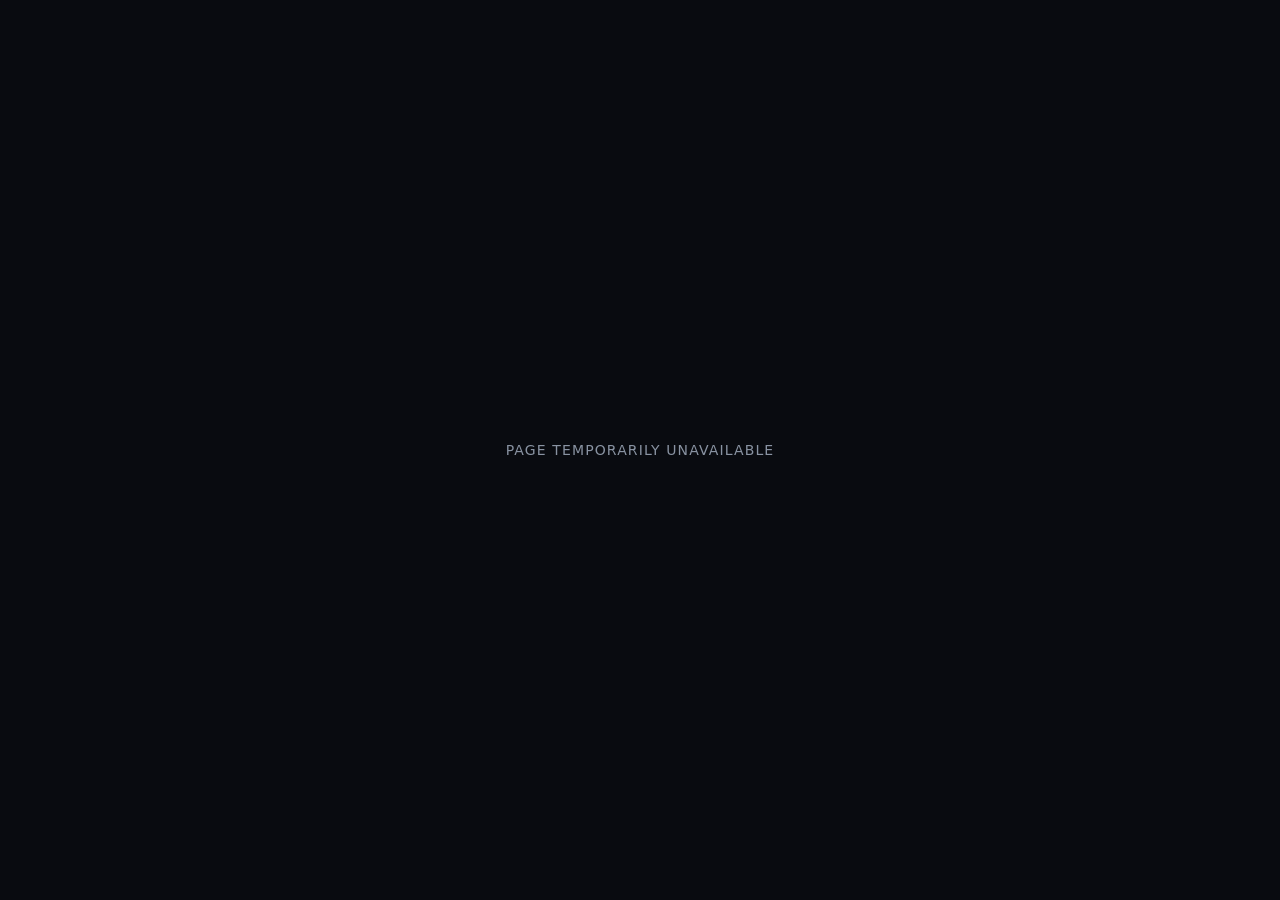
==== commit 6662d3ea: "chore: replace public entry with protection notice" ====
--- a/index.html
+++ b/index.html
@@ -3,255 +3,28 @@
   <head>
     <meta charset="UTF-8" />
     <meta name="viewport" content="width=device-width, initial-scale=1.0" />
+    <meta name="robots" content="noindex, nofollow, noarchive" />
     <meta name="theme-color" content="#090b10" />
-    <meta name="description" content="陈琳，高级前端工程师。专注电力交易数字化、Vue、TypeScript、3D 可视化与复杂业务系统体验。" />
-    <meta property="og:title" content="陈琳 · 高级前端工程师" />
-    <meta property="og:description" content="把复杂业务，做成清晰、可靠、可交付的产品体验。" />
-    <meta property="og:type" content="website" />
-    <meta property="og:url" content="https://dawnchen915.github.io/" />
-    <meta property="og:image" content="https://dawnchen915.github.io/assets/og.png" />
-    <meta property="og:image:width" content="1200" />
-    <meta property="og:image:height" content="630" />
-    <meta property="og:image:alt" content="把复杂业务，做成清晰体验。" />
-    <meta name="twitter:card" content="summary_large_image" />
-    <meta name="twitter:title" content="陈琳 · 高级前端工程师" />
-    <meta name="twitter:description" content="把复杂业务，做成清晰、可靠、可交付的产品体验。" />
-    <meta name="twitter:image" content="https://dawnchen915.github.io/assets/og.png" />
-    <link rel="icon" type="image/png" href="./assets/favicon.png" />
-    <title>陈琳 · 高级前端工程师</title>
-    <link rel="preconnect" href="https://fonts.googleapis.com" />
-    <link rel="preconnect" href="https://fonts.gstatic.com" crossorigin />
-    <link href="https://fonts.googleapis.com/css2?family=DM+Mono:wght@300;400;500&amp;family=Manrope:wght@400;500;600;700;800&amp;family=Noto+Sans+SC:wght@400;500;600;700;800&amp;display=swap" rel="stylesheet" />
-    <link rel="stylesheet" href="./styles.css" />
+    <title>页面暂时不可用</title>
+    <style>
+      :root { color-scheme: dark; }
+      * { box-sizing: border-box; }
+      body {
+        min-height: 100vh;
+        margin: 0;
+        display: grid;
+        place-items: center;
+        background: #090b10;
+        color: #f1f4f8;
+        font-family: system-ui, "Microsoft YaHei", sans-serif;
+      }
+      main { padding: 32px; text-align: center; }
+      p { margin: 0; color: #8993a2; font-size: 14px; letter-spacing: .08em; }
+    </style>
   </head>
   <body>
-    <div class="ambient ambient--one" aria-hidden="true"></div>
-    <div class="ambient ambient--two" aria-hidden="true"></div>
-
-    <header class="site-header">
-      <a class="brand" href="#top" aria-label="返回首页">
-        <span>CL</span><i>.</i>
-      </a>
-      <nav class="site-nav" aria-label="主导航">
-        <a href="#work">作品</a>
-        <a href="#capabilities">能力</a>
-        <a href="#about">关于</a>
-      </nav>
-      <a class="header-link" href="https://github.com/dawnchen915" target="_blank" rel="noreferrer">GitHub ↗</a>
-    </header>
-
-    <main id="top">
-      <section class="hero" aria-labelledby="hero-title">
-        <div class="hero-copy">
-          <p class="eyebrow"><span></span> Senior Frontend Engineer · China</p>
-          <h1 id="hero-title">
-            把复杂业务，做成<br />
-            <em>清晰可靠</em>的体验。
-          </h1>
-          <p class="hero-intro">
-            6 年前端研发经验，专注 Vue、TypeScript、数据可视化与复杂交易系统。<br />
-            从需求拆解到联调交付，让产品既好用，也经得住长期迭代。
-          </p>
-          <div class="hero-actions">
-            <a class="button button--primary" href="#work">查看代表作品 <span>↓</span></a>
-            <a class="button button--ghost" href="https://github.com/dawnchen915" target="_blank" rel="noreferrer">访问 GitHub <span>↗</span></a>
-          </div>
-        </div>
-
-        <aside class="signal-card" aria-label="个人概览">
-          <div class="signal-card__top">
-            <span>SIGNAL / 01</span>
-            <i></i>
-          </div>
-          <p class="signal-card__label">BUILDING AT THE INTERSECTION OF</p>
-          <div class="signal-card__focus">
-            <span>ENGINEERING</span>
-            <span>VISUAL SYSTEMS</span>
-            <span>PRODUCT THINKING</span>
-          </div>
-          <div class="signal-card__metrics">
-            <div><strong>6+</strong><span>年研发经验</span></div>
-            <div><strong>2</strong><span>款上线产品</span></div>
-            <div><strong>V2→V3</strong><span>长期技术演进</span></div>
-          </div>
-          <div class="signal-card__status"><i></i> AVAILABLE FOR MEANINGFUL WORK</div>
-        </aside>
-      </section>
-
-      <div class="ticker" aria-hidden="true">
-        <div class="ticker__track">
-          <span>VUE 2 / 3</span><i>✦</i><span>TYPESCRIPT</span><i>✦</i><span>DATA VISUALIZATION</span><i>✦</i><span>PRODUCT THINKING</span><i>✦</i><span>AI-ASSISTED ENGINEERING</span><i>✦</i>
-          <span>VUE 2 / 3</span><i>✦</i><span>TYPESCRIPT</span><i>✦</i><span>DATA VISUALIZATION</span><i>✦</i><span>PRODUCT THINKING</span><i>✦</i><span>AI-ASSISTED ENGINEERING</span><i>✦</i>
-        </div>
-      </div>
-
-      <section class="section" id="work" aria-labelledby="work-title">
-        <header class="section-heading reveal">
-          <div>
-            <p class="section-index">01 / SELECTED WORK</p>
-            <h2 id="work-title">让系统更清楚，<br />让操作更可信。</h2>
-          </div>
-          <p>把前端能力放进真实业务结果里：支撑市场机制落地、提升交易透明度，并让复杂运营决策拥有清晰、可信的数字化载体。</p>
-        </header>
-
-        <div class="work-grid">
-          <article class="work-card work-card--hero reveal">
-            <div class="work-card__meta"><span>POWER MARKET DIGITAL TWIN</span><span>3D / DATA / OPERATIONS</span></div>
-            <div class="work-card__number">01</div>
-            <div class="work-card__body">
-              <p class="work-card__kicker">Market simulation · 3D electronic sandbox · Operations</p>
-              <h3>电力交易仿真与<br />3D 运营平台</h3>
-              <p>参与构建面向跨区及区内省间交易的仿真推演与运营平台。以 Three.js / WebGL 打造 3D 可视化电子沙盘，为复杂交易态势提供空间化、可交互的呈现载体；同时将交易统计、数据导入、文件预览、交易日历与运营协同整合为一体化桌面工作台。</p>
-              <div class="impact-strip" aria-label="项目亮点">
-                <span><strong>3D</strong>电子沙盘</span>
-                <span><strong>多维</strong>交易态势</span>
-                <span><strong>一体化</strong>运营工作台</span>
-              </div>
-              <ul class="tag-list" aria-label="技术栈">
-                <li>Vue 3</li><li>TypeScript</li><li>Naive UI</li><li>ECharts</li><li>Three.js</li>
-              </ul>
-            </div>
-            <div class="work-visual work-visual--sandbox" aria-hidden="true">
-              <div class="sandbox-plane sandbox-plane--back"></div>
-              <div class="sandbox-plane sandbox-plane--front"></div>
-              <i class="sandbox-node sandbox-node--a"></i>
-              <i class="sandbox-node sandbox-node--b"></i>
-              <i class="sandbox-node sandbox-node--c"></i>
-              <span class="sandbox-flow sandbox-flow--a"></span>
-              <span class="sandbox-flow sandbox-flow--b"></span>
-              <b>3D ELECTRONIC SANDBOX / ACTIVE</b>
-            </div>
-          </article>
-
-          <article class="work-card reveal">
-            <div class="work-card__meta"><span>NATIONAL GREEN CERTIFICATE MARKET</span><span>PLATFORM 2.0</span></div>
-            <div class="work-card__number">02</div>
-            <div class="work-card__body">
-              <p class="work-card__kicker">Green value · Full-chain traceability · AI experience</p>
-              <h3>绿证交易平台 2.0</h3>
-              <p>参与北京电力交易中心绿证交易平台 2.0 建设，以数字化、智能化能力服务绿证市场高质量运行。平台贯通注册、挂牌买卖、交易支付与全链路绿证状态追踪，持续提升交易效率、市场透明度和信息安全，为绿色价值释放打通“最后一公里”。</p>
-              <div class="impact-strip impact-strip--compact" aria-label="平台价值">
-                <span><strong>全链路</strong>状态追踪</span>
-                <span><strong>AI</strong>体验提升</span>
-                <span><strong>2.0</strong>性能安全升级</span>
-              </div>
-              <ul class="tag-list" aria-label="技术栈">
-                <li>Vue 2 / 3</li><li>Element UI</li><li>Pinia / Vuex</li><li>Vite</li>
-              </ul>
-              <a class="source-link" href="https://cpnn.com.cn/qiye/jishu2023/202506/t20250616_1807780.html" target="_blank" rel="noreferrer">查看平台公开报道 <span>↗</span></a>
-            </div>
-          </article>
-
-          <article class="work-card work-card--accent reveal">
-            <div class="work-card__meta"><span>BLOCKCHAIN + POWER TRADING</span><span>350+ 亿千瓦时</span></div>
-            <div class="work-card__number">03</div>
-            <div class="work-card__body">
-              <p class="work-card__kicker">E-commerce model · On-chain contracts · Market access</p>
-              <h3>蒙东电力零售<br />交易平台</h3>
-              <p>参与建设基于区块链技术的“电商化”电力零售交易平台，通过售电公司公开上架套餐、工商业用户在线比选下单，提升价格与服务透明度，降低海量市场主体的入市学习和信息获取成本。</p>
-              <div class="impact-strip impact-strip--compact impact-strip--metrics" aria-label="公开运营成果">
-                <span><strong>350 亿+</strong>累计签约电量</span>
-                <span><strong>5000+</strong>工商业用户</span>
-                <span><strong>100%</strong>链上身份与签约</span>
-              </div>
-              <ul class="tag-list" aria-label="技术栈">
-                <li>Vue 3</li><li>TypeScript</li><li>ECharts</li><li>Three.js</li><li>WebGL</li>
-              </ul>
-              <a class="source-link" href="https://www.cpem.org.cn/list5/103220.html" target="_blank" rel="noreferrer">查看平台公开报道 <span>↗</span></a>
-            </div>
-          </article>
-        </div>
-      </section>
-
-      <section class="section products" aria-labelledby="products-title">
-        <header class="section-heading section-heading--compact reveal">
-          <div>
-            <p class="section-index">02 / ZERO TO ONE</p>
-            <h2 id="products-title">从一个想法，<br />到真实用户手里。</h2>
-          </div>
-          <p>不仅完成页面，也独立走过产品定义、数据设计、云端能力、素材处理、发布与持续迭代的完整链路。</p>
-        </header>
-
-        <div class="product-grid">
-          <article class="product-card product-card--lime reveal">
-            <div class="product-card__top"><span>WECHAT MINI PROGRAM</span><strong>已上线</strong></div>
-            <div class="product-card__glyph" aria-hidden="true">菜</div>
-            <h3>买菜好难</h3>
-            <p>围绕“想吃什么—家里有什么—需要买什么”，连接食材库存、菜谱匹配、采购清单与家庭协作。</p>
-            <div class="product-card__footer"><span>Product / Design / Engineering</span><span>01 ↗</span></div>
-          </article>
-          <article class="product-card product-card--violet reveal">
-            <div class="product-card__top"><span>WECHAT MINI PROGRAM</span><strong>已上线</strong></div>
-            <div class="product-card__glyph" aria-hidden="true">家</div>
-            <h3>家之书</h3>
-            <p>用结构化空间树管理家庭物品，支持多设备同步、版本冲突提示、家庭角色与访客只读分享。</p>
-            <div class="product-card__footer"><span>Product / Design / Engineering</span><span>02 ↗</span></div>
-          </article>
-        </div>
-      </section>
-
-      <section class="section" id="capabilities" aria-labelledby="capabilities-title">
-        <header class="section-heading reveal">
-          <div>
-            <p class="section-index">03 / CAPABILITIES</p>
-            <h2 id="capabilities-title">技术是工具，<br />交付才是答案。</h2>
-          </div>
-          <p>在成熟业务中控制改动边界，在持续变化的规则中保持接口、状态和体验一致。</p>
-        </header>
-
-        <div class="capability-grid">
-          <article class="capability-card reveal">
-            <span class="capability-card__index">01</span>
-            <h3>前端工程</h3>
-            <p>Vue 2/3、TypeScript、Pinia、Vuex、Vue Router、Vite、Webpack</p>
-          </article>
-          <article class="capability-card reveal">
-            <span class="capability-card__index">02</span>
-            <h3>数据与可视化</h3>
-            <p>ECharts、Three.js、WebGL、复杂表格、Excel 导入预览与大文件处理</p>
-          </article>
-          <article class="capability-card reveal">
-            <span class="capability-card__index">03</span>
-            <h3>业务交付</h3>
-            <p>需求拆解、交互设计、接口契约适配、权限状态、联调与线上问题处理</p>
-          </article>
-          <article class="capability-card reveal">
-            <span class="capability-card__index">04</span>
-            <h3>AI 协同研发</h3>
-            <p>用 AI 加速原型、重构、审查和文档沉淀；关键决策、核验与上线验收始终由人负责</p>
-          </article>
-        </div>
-      </section>
-
-      <section class="section about" id="about" aria-labelledby="about-title">
-        <div class="about-statement reveal">
-          <p class="section-index">04 / HOW I WORK</p>
-          <h2 id="about-title">复杂，不该成为<br />传递给用户的负担。</h2>
-        </div>
-        <div class="about-copy reveal">
-          <p>我喜欢处理那些规则多、数据密、流程长的产品。先理解业务，再建立信息结构；先保证正确，再打磨感受。</p>
-          <p>好的前端不只是把设计稿变成页面。它需要在产品目标、业务规则、接口边界和工程质量之间找到稳定解法。</p>
-          <div class="process-list">
-            <div><span>01</span><strong>理解</strong><p>拆解目标、角色与关键路径</p></div>
-            <div><span>02</span><strong>结构</strong><p>建立清晰的数据与交互模型</p></div>
-            <div><span>03</span><strong>交付</strong><p>控制边界，验证细节，持续迭代</p></div>
-          </div>
-        </div>
-      </section>
-
-      <section class="contact reveal" aria-labelledby="contact-title">
-        <p class="section-index">05 / CONNECT</p>
-        <h2 id="contact-title">一起做点真正<br /><em>有用的东西。</em></h2>
-        <a href="https://github.com/dawnchen915" target="_blank" rel="noreferrer">在 GitHub 找到我 <span>↗</span></a>
-      </section>
+    <main>
+      <p>PAGE TEMPORARILY UNAVAILABLE</p>
     </main>
-
-    <footer class="site-footer">
-      <span>© <span id="year">2026</span> CHEN LIN</span>
-      <span>DESIGNED &amp; BUILT WITH CARE</span>
-      <a href="#top">BACK TO TOP ↑</a>
-    </footer>
-
-    <script src="./script.js"></script>
   </body>
 </html>
